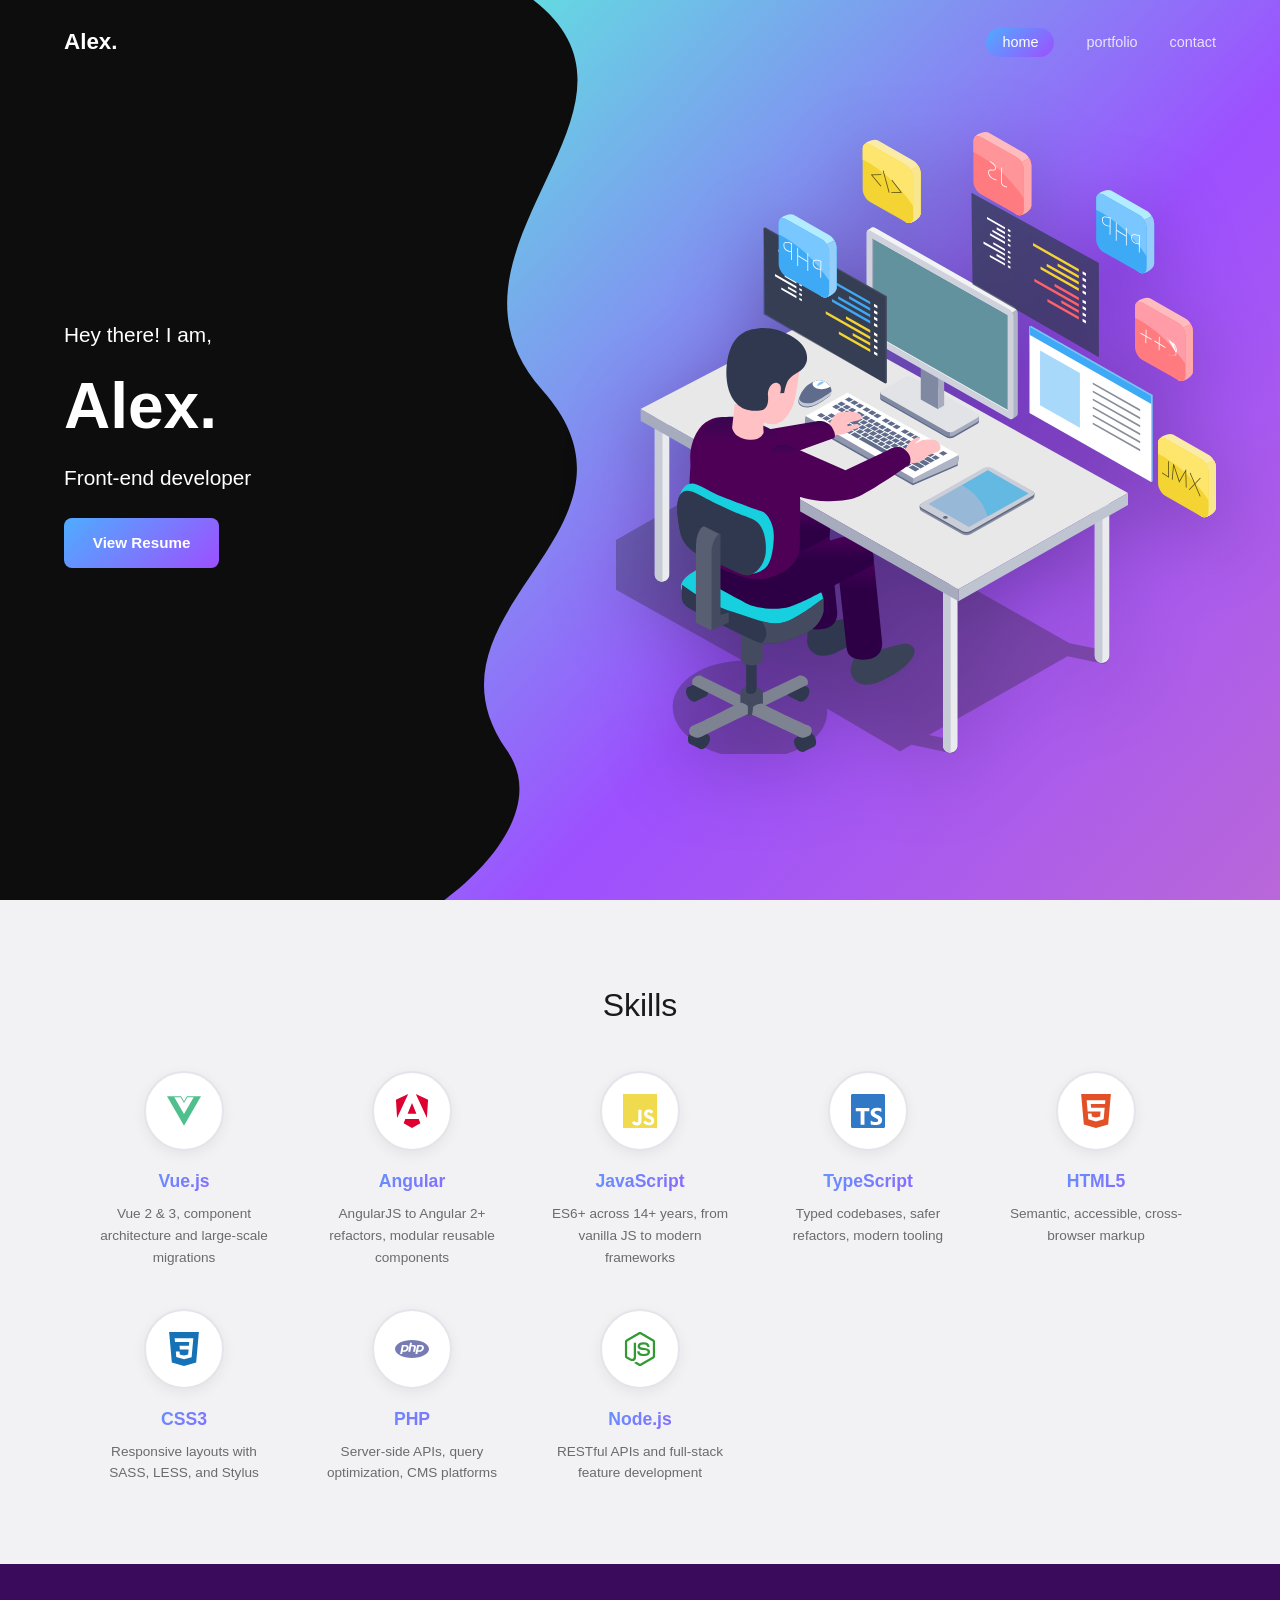
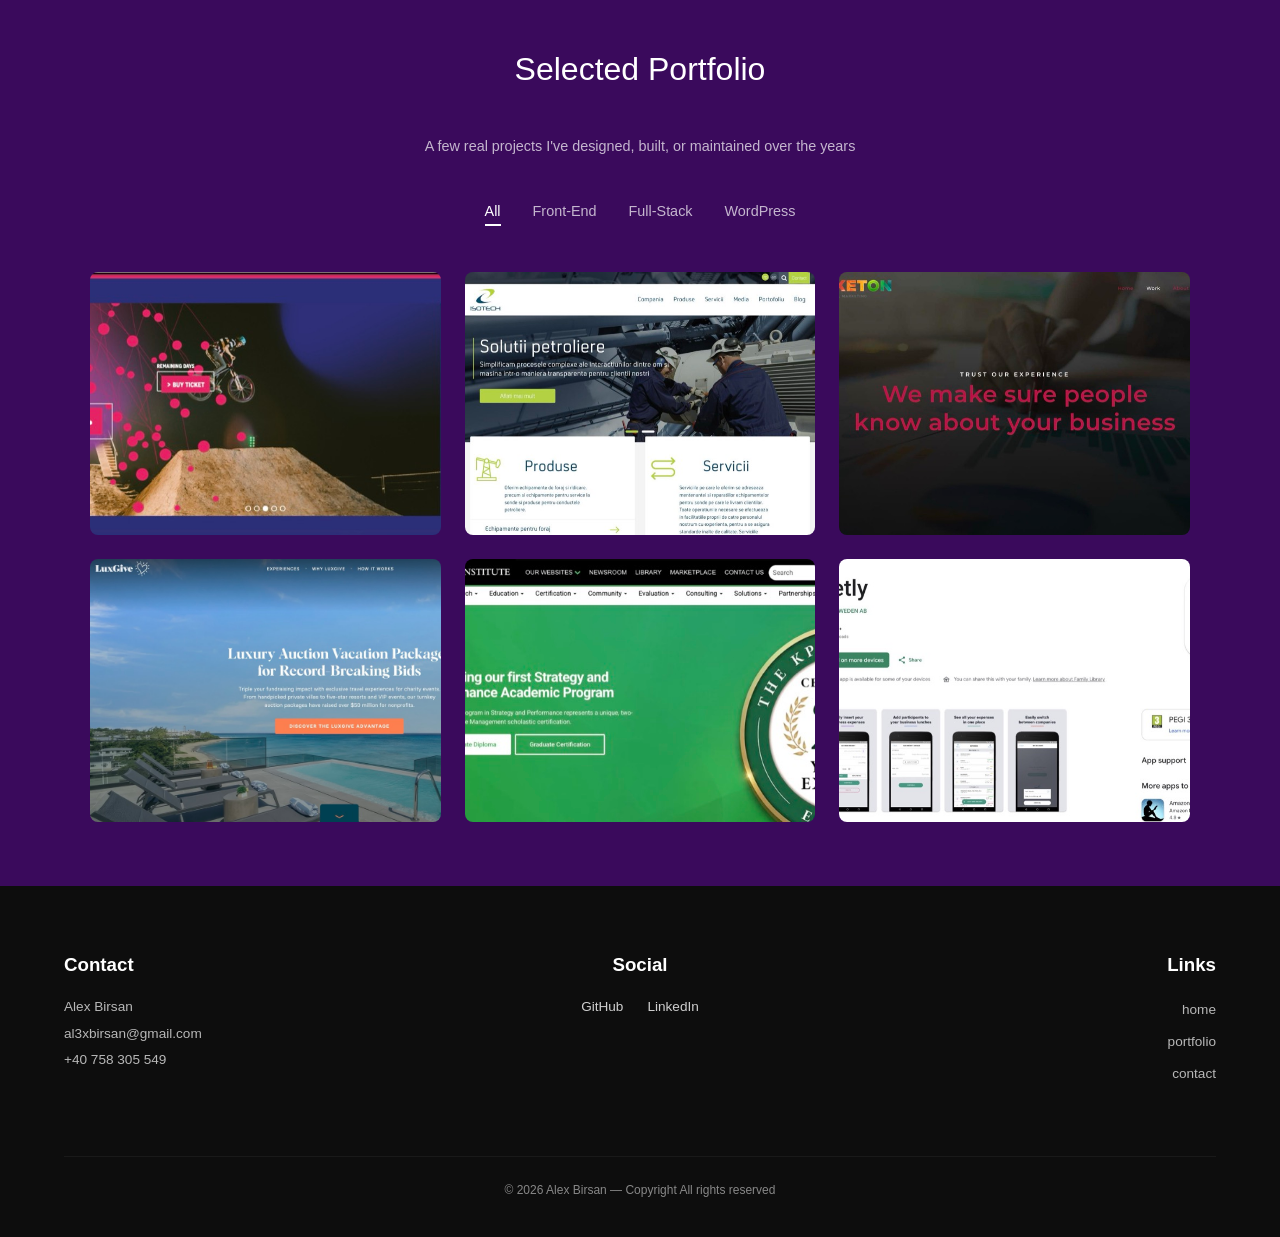
==== index.html @ e09be314 "Fix responsive portfolio grid and hero name never shrinking on mobile Base rules were nested (.portf" ====
<!DOCTYPE html>
<html lang="en">
<head>
  <meta charset="UTF-8">
  <meta name="viewport" content="width=device-width, initial-scale=1.0">
  <title>Alex &mdash; Front-end Developer</title>
  <link rel="icon" type="image/svg+xml" href="assets/favicon.svg">
  <link rel="stylesheet" href="css/style.css?v=2">
</head>
<body>

  <!-- Header / Hero -->
  <header class="hero" id="home">
    <div class="hero__bg">
      <svg viewBox="0 0 1440 900" preserveAspectRatio="none" xmlns="http://www.w3.org/2000/svg">
        <defs>
          <linearGradient id="heroGradient" x1="0%" y1="0%" x2="100%" y2="100%">
            <stop offset="0%" stop-color="#5ee7df" />
            <stop offset="55%" stop-color="#9d50ff" />
            <stop offset="100%" stop-color="#b967d9" />
          </linearGradient>
        </defs>
        <path fill="url(#heroGradient)"
          d="M600,0 C760,110 470,250 610,390 C750,530 460,610 570,750 C610,800 560,860 500,900
             L1440,900 L1440,0 Z" />
      </svg>
    </div>

    <nav class="navbar">
      <div class="navbar__logo">Alex.</div>
      <button class="navbar__toggle" id="navToggle" aria-label="Toggle menu">
        <span></span><span></span><span></span>
      </button>
      <ul class="navbar__links" id="navLinks">
        <li><a href="#home">home</a></li>
        <li><a href="#portfolio" class="active">portfolio</a></li>
<!--        <li><a href="#services">service</a></li>-->
        <li><a href="#contact">contact</a></li>
      </ul>
    </nav>

    <div class="hero__content">
      <div class="hero__text reveal">
        <p class="hero__greeting">Hey there! I am,</p>
        <h1 class="hero__name">Alex.</h1>
        <p class="hero__role">Front-end developer</p>
        <a href="assets/CV_Alex-Birsan.pdf" target="_blank" rel="noopener" class="btn btn--primary">View Resume</a>
      </div>

      <div class="hero__image reveal">
        <img src="assets/hero.svg" alt="Illustration of a developer working at a desk with monitors">
      </div>
    </div>
  </header>

  <!-- Skills -->
  <section class="skills" id="skills">
    <h2 class="section-title reveal">Skills</h2>

    <div class="skills__grid">
      <div class="skill-card reveal">
        <div class="skill-card__icon">
          <svg viewBox="0 0 24 24" xmlns="http://www.w3.org/2000/svg" role="img" aria-label="Vue.js">
            <path fill="#4FC08D" d="M24,1.61H14.06L12,5.16,9.94,1.61H0L12,22.39ZM12,14.08,5.16,2.23H9.59L12,6.41l2.41-4.18h4.43Z"/>
          </svg>
        </div>
        <h3 class="skill-card__title">Vue.js</h3>
        <p class="skill-card__text">Vue 2 &amp; 3, component architecture and large-scale migrations</p>
      </div>

      <div class="skill-card reveal">
        <div class="skill-card__icon">
          <svg viewBox="0 0 24 24" xmlns="http://www.w3.org/2000/svg" role="img" aria-label="Angular">
            <path fill="#DD0031" d="M16.712 17.711H7.288l-1.204 2.916L12 24l5.916-3.373-1.204-2.916ZM14.692 0l7.832 16.855.814-12.856L14.692 0ZM9.308 0 .662 3.999l.814 12.856L9.308 0Zm-.405 13.93h6.198L12 6.396 8.903 13.93Z"/>
          </svg>
        </div>
        <h3 class="skill-card__title">Angular</h3>
        <p class="skill-card__text">AngularJS to Angular 2+ refactors, modular reusable components</p>
      </div>

      <div class="skill-card reveal">
        <div class="skill-card__icon">
          <svg viewBox="0 0 24 24" xmlns="http://www.w3.org/2000/svg" role="img" aria-label="JavaScript">
            <path fill="#F0DB4F" d="M0 0h24v24H0V0zm22.034 18.276c-.175-1.095-.888-2.015-3.003-2.873-.736-.345-1.554-.585-1.797-1.14-.091-.33-.105-.51-.046-.705.15-.646.915-.84 1.515-.66.39.12.75.42.976.9 1.034-.676 1.034-.676 1.755-1.125-.27-.42-.404-.601-.586-.78-.63-.705-1.469-1.065-2.834-1.034l-.705.089c-.676.165-1.32.525-1.71 1.005-1.14 1.291-.811 3.541.569 4.471 1.365 1.02 3.361 1.244 3.616 2.205.24 1.17-.87 1.545-1.966 1.41-.811-.18-1.26-.586-1.755-1.336l-1.83 1.051c.21.48.45.689.81 1.109 1.74 1.756 6.09 1.666 6.871-1.004.029-.09.24-.705.074-1.65l.046.067zm-8.983-7.245h-2.248c0 1.938-.009 3.864-.009 5.805 0 1.232.063 2.363-.138 2.711-.33.689-1.18.601-1.566.48-.396-.196-.597-.466-.83-.855-.063-.105-.11-.196-.127-.196l-1.825 1.125c.305.63.75 1.172 1.324 1.517.855.51 2.004.675 3.207.405.783-.226 1.458-.691 1.811-1.411.51-.93.402-2.07.397-3.346.012-2.054 0-4.109 0-6.179l.004-.056z"/>
          </svg>
        </div>
        <h3 class="skill-card__title">JavaScript</h3>
        <p class="skill-card__text">ES6+ across 14+ years, from vanilla JS to modern frameworks</p>
      </div>

      <div class="skill-card reveal">
        <div class="skill-card__icon">
          <svg viewBox="0 0 24 24" xmlns="http://www.w3.org/2000/svg" role="img" aria-label="TypeScript">
            <path fill="#3178C6" d="M1.125 0C.502 0 0 .502 0 1.125v21.75C0 23.498.502 24 1.125 24h21.75c.623 0 1.125-.502 1.125-1.125V1.125C24 .502 23.498 0 22.875 0zm17.363 9.75c.612 0 1.154.037 1.627.111a6.38 6.38 0 0 1 1.306.34v2.458a3.95 3.95 0 0 0-.643-.361 5.093 5.093 0 0 0-.717-.26 5.453 5.453 0 0 0-1.426-.2c-.3 0-.573.028-.819.086a2.1 2.1 0 0 0-.623.242c-.17.104-.3.229-.393.374a.888.888 0 0 0-.14.49c0 .196.053.373.156.529.104.156.252.304.443.444s.423.276.696.41c.273.135.582.274.926.416.47.197.892.407 1.266.628.374.222.695.473.963.753.268.279.472.598.614.957.142.359.214.776.214 1.253 0 .657-.125 1.21-.373 1.656a3.033 3.033 0 0 1-1.012 1.085 4.38 4.38 0 0 1-1.487.596c-.566.12-1.163.18-1.79.18a9.916 9.916 0 0 1-1.84-.164 5.544 5.544 0 0 1-1.512-.493v-2.63a5.033 5.033 0 0 0 3.237 1.2c.333 0 .624-.03.872-.09.249-.06.456-.144.623-.25.166-.108.29-.234.373-.38a1.023 1.023 0 0 0-.074-1.089 2.12 2.12 0 0 0-.537-.5 5.597 5.597 0 0 0-.807-.444 27.72 27.72 0 0 0-1.007-.436c-.918-.383-1.602-.852-2.053-1.405-.45-.553-.676-1.222-.676-2.005 0-.614.123-1.141.369-1.582.246-.441.58-.804 1.004-1.089a4.494 4.494 0 0 1 1.47-.629 7.536 7.536 0 0 1 1.77-.201zm-15.113.188h9.563v2.166H9.506v9.646H6.789v-9.646H3.375z"/>
          </svg>
        </div>
        <h3 class="skill-card__title">TypeScript</h3>
        <p class="skill-card__text">Typed codebases, safer refactors, modern tooling</p>
      </div>

      <div class="skill-card reveal">
        <div class="skill-card__icon">
          <svg viewBox="0 0 24 24" xmlns="http://www.w3.org/2000/svg" role="img" aria-label="HTML5">
            <path fill="#E34F26" d="M1.5 0h21l-1.91 21.563L11.977 24l-8.564-2.438L1.5 0zm7.031 9.75l-.232-2.718 10.059.003.23-2.622L5.412 4.41l.698 8.01h9.126l-.326 3.426-2.91.804-2.955-.81-.188-2.11H6.248l.33 4.171L12 19.351l5.379-1.443.744-8.157H8.531z"/>
          </svg>
        </div>
        <h3 class="skill-card__title">HTML5</h3>
        <p class="skill-card__text">Semantic, accessible, cross-browser markup</p>
      </div>

      <div class="skill-card reveal">
        <div class="skill-card__icon">
          <svg viewBox="0 0 24 24" xmlns="http://www.w3.org/2000/svg" role="img" aria-label="CSS3">
            <path fill="#1572B6" d="M1.5 0h21l-1.91 21.563L11.977 24l-8.565-2.438L1.5 0zm17.09 4.413L5.41 4.41l.213 2.622 10.125.002-.255 2.716h-6.64l.24 2.573h6.182l-.366 3.523-2.91.804-2.956-.81-.188-2.11h-2.61l.29 3.855L12 19.288l5.373-1.53L18.59 4.414z"/>
          </svg>
        </div>
        <h3 class="skill-card__title">CSS3</h3>
        <p class="skill-card__text">Responsive layouts with SASS, LESS, and Stylus</p>
      </div>

      <div class="skill-card reveal">
        <div class="skill-card__icon">
          <svg viewBox="0 0 24 24" xmlns="http://www.w3.org/2000/svg" role="img" aria-label="PHP">
            <path fill="#777BB4" d="M7.01 10.207h-.944l-.515 2.648h.838c.556 0 .97-.105 1.242-.314.272-.21.455-.559.55-1.049.092-.47.05-.802-.124-.995-.175-.193-.523-.29-1.047-.29zM12 5.688C5.373 5.688 0 8.514 0 12s5.373 6.313 12 6.313S24 15.486 24 12c0-3.486-5.373-6.312-12-6.312zm-3.26 7.451c-.261.25-.575.438-.917.551-.336.108-.765.164-1.285.164H5.357l-.327 1.681H3.652l1.23-6.326h2.65c.797 0 1.378.209 1.744.628.366.418.476 1.002.33 1.752a2.836 2.836 0 0 1-.305.847c-.143.255-.33.49-.561.703zm4.024.715l.543-2.799c.063-.318.039-.536-.068-.651-.107-.116-.336-.174-.687-.174H11.46l-.704 3.625H9.388l1.23-6.327h1.367l-.327 1.682h1.218c.767 0 1.295.134 1.586.401s.378.7.263 1.299l-.572 2.944h-1.389zm7.597-2.265a2.782 2.782 0 0 1-.305.847c-.143.255-.33.49-.561.703a2.44 2.44 0 0 1-.917.551c-.336.108-.765.164-1.286.164h-1.18l-.327 1.682h-1.378l1.23-6.326h2.649c.797 0 1.378.209 1.744.628.366.417.477 1.001.331 1.751zM17.766 10.207h-.943l-.516 2.648h.838c.557 0 .971-.105 1.242-.314.272-.21.455-.559.551-1.049.092-.47.049-.802-.125-.995s-.524-.29-1.047-.29z"/>
          </svg>
        </div>
        <h3 class="skill-card__title">PHP</h3>
        <p class="skill-card__text">Server-side APIs, query optimization, CMS platforms</p>
      </div>

      <div class="skill-card reveal">
        <div class="skill-card__icon">
          <svg viewBox="0 0 24 24" xmlns="http://www.w3.org/2000/svg" role="img" aria-label="Node.js">
            <path fill="#339933" d="M11.998,24c-0.321,0-0.641-0.084-0.922-0.247l-2.936-1.737c-0.438-0.245-0.224-0.332-0.08-0.383 c0.585-0.203,0.703-0.25,1.328-0.604c0.065-0.037,0.151-0.023,0.218,0.017l2.256,1.339c0.082,0.045,0.197,0.045,0.272,0l8.795-5.076 c0.082-0.047,0.134-0.141,0.134-0.238V6.921c0-0.099-0.053-0.192-0.137-0.242l-8.791-5.072c-0.081-0.047-0.189-0.047-0.271,0 L3.075,6.68C2.99,6.729,2.936,6.825,2.936,6.921v10.15c0,0.097,0.054,0.189,0.139,0.235l2.409,1.392 c1.307,0.654,2.108-0.116,2.108-0.89V7.787c0-0.142,0.114-0.253,0.256-0.253h1.115c0.139,0,0.255,0.112,0.255,0.253v10.021 c0,1.745-0.95,2.745-2.604,2.745c-0.508,0-0.909,0-2.026-0.551L2.28,18.675c-0.57-0.329-0.922-0.945-0.922-1.604V6.921 c0-0.659,0.353-1.275,0.922-1.603l8.795-5.082c0.557-0.315,1.296-0.315,1.848,0l8.794,5.082c0.57,0.329,0.924,0.944,0.924,1.603 v10.15c0,0.659-0.354,1.273-0.924,1.604l-8.794,5.078C12.643,23.916,12.324,24,11.998,24z M19.099,13.993 c0-1.9-1.284-2.406-3.987-2.763c-2.731-0.361-3.009-0.548-3.009-1.187c0-0.528,0.235-1.233,2.258-1.233 c1.807,0,2.473,0.389,2.747,1.607c0.024,0.115,0.129,0.199,0.247,0.199h1.141c0.071,0,0.138-0.031,0.186-0.081 c0.048-0.054,0.074-0.123,0.067-0.196c-0.177-2.098-1.571-3.076-4.388-3.076c-2.508,0-4.004,1.058-4.004,2.833 c0,1.925,1.488,2.457,3.895,2.695c2.88,0.282,3.103,0.703,3.103,1.269c0,0.983-0.789,1.402-2.642,1.402 c-2.327,0-2.839-0.584-3.011-1.742c-0.02-0.124-0.126-0.215-0.253-0.215h-1.137c-0.141,0-0.254,0.112-0.254,0.253 c0,1.482,0.806,3.248,4.655,3.248C17.501,17.007,19.099,15.91,19.099,13.993z"/>
          </svg>
        </div>
        <h3 class="skill-card__title">Node.js</h3>
        <p class="skill-card__text">RESTful APIs and full-stack feature development</p>
      </div>
    </div>
  </section>

  <!-- Selected Portfolio -->
  <section class="portfolio" id="portfolio">
    <div class="portfolio__header reveal">
      <h2 class="section-title section-title--light">Selected Portfolio</h2>
      <p class="portfolio__subtitle">A few real projects I've designed, built, or maintained over the years</p>
    </div>

    <div class="portfolio__filters reveal">
      <ul class="filters__list">
        <li><a href="#" class="filter-link active" data-filter="all">All</a></li>
        <li><a href="#" class="filter-link" data-filter="frontend">Front-End</a></li>
        <li><a href="#" class="filter-link" data-filter="fullstack">Full-Stack</a></li>
        <li><a href="#" class="filter-link" data-filter="wordpress">WordPress</a></li>
      </ul>
    </div>

    <div class="portfolio__grid">
      <a class="portfolio-item reveal" data-category="wordpress" href="https://web.archive.org/web/20160121215808/http://www.airfield.ro/" target="_blank" rel="noopener">
        <img src="assets/portfolio/airfield.jpg" alt="Airfield Festival website">
        <div class="portfolio-item__overlay">
          <h3 class="portfolio-item__title">Airfield Festival</h3>
          <p class="portfolio-item__role">WordPress site &amp; custom theme &mdash; archived</p>
        </div>
      </a>

      <a class="portfolio-item reveal" data-category="frontend wordpress" href="https://isotech.ro/" target="_blank" rel="noopener">
        <img src="assets/portfolio/isotech.jpg" alt="Isotech website">
        <div class="portfolio-item__overlay">
          <h3 class="portfolio-item__title">Isotech</h3>
          <p class="portfolio-item__role">Front-end development</p>
        </div>
      </a>

      <a class="portfolio-item reveal" data-category="frontend" href="https://marketondigital.ro/" target="_blank" rel="noopener">
        <img src="assets/portfolio/marketon.jpg" alt="Marketon Digital website">
        <div class="portfolio-item__overlay">
          <h3 class="portfolio-item__title">Marketon Digital</h3>
          <p class="portfolio-item__role">Front-end development</p>
        </div>
      </a>

      <a class="portfolio-item reveal" data-category="frontend" href="https://luxgive.com/" target="_blank" rel="noopener">
        <img src="assets/portfolio/luxgive.jpg" alt="LuxGive website">
        <div class="portfolio-item__overlay">
          <h3 class="portfolio-item__title">LuxGive</h3>
          <p class="portfolio-item__role">Front-end development</p>
        </div>
      </a>

      <a class="portfolio-item reveal" data-category="fullstack" href="https://kpiinstitute.org/" target="_blank" rel="noopener">
        <img src="assets/portfolio/kpiinstitute.jpg" alt="The KPI Institute website">
        <div class="portfolio-item__overlay">
          <h3 class="portfolio-item__title">The KPI Institute</h3>
          <p class="portfolio-item__role">Full-stack development &amp; maintenance</p>
        </div>
      </a>

      <a class="portfolio-item reveal" data-category="fullstack" href="https://play.google.com/store/apps/details?id=com.tapptitude.setly.prod&hl=en" target="_blank" rel="noopener">
        <img src="assets/portfolio/setly-app.jpg" alt="Setly Android app on Google Play">
        <div class="portfolio-item__overlay">
          <h3 class="portfolio-item__title">Setly (Android App)</h3>
          <p class="portfolio-item__role">Full-stack maintenance &amp; feature development</p>
        </div>
      </a>
    </div>
  </section>

  <!-- Services -->
<!--  <section class="services" id="services">-->
<!--    <h2 class="section-title reveal">Services</h2>-->

<!--    <div class="services__image placeholder reveal"></div>-->

<!--    <p class="services__text reveal">-->
<!--      Donec sollicitudin nunc sit amet mi sodales, eget volutpat orci facilisis. Mauris pharetra turpis ut mauris-->
<!--      ullamcorper ornare. Integer efficitur orci ut leo commodo, eget tincidunt velit venenatis. Proin placerat-->
<!--      urna non arcu consectetur mattis. Orci varius natoque penatibus et magnis dis parturient montes, nascetur-->
<!--      ridiculus mus. Sed non condimentum augue, ut ultricies erat. Aliquam erat volutpat.-->
<!--    </p>-->

<!--    <a href="#contact" class="btn btn&#45;&#45;primary reveal">Contact me</a>-->
<!--  </section>-->

  <!-- Footer -->
  <footer class="footer" id="contact">
    <div class="footer__col">
      <h3 class="footer__title">Contact</h3>
      <p>Alex Birsan</p>
      <p><a id="emailLink" class="footer__email" href="#">al3xbirsan [at] gmail [dot] com</a></p>
      <p>+40 758 305 549</p>
    </div>

    <div class="footer__col footer__col--center">
      <h3 class="footer__title">Social</h3>
      <div class="footer__social">
        <a href="#">GitHub</a>
        <a href="#">LinkedIn</a>
      </div>
    </div>

    <div class="footer__col footer__col--right">
      <h3 class="footer__title">Links</h3>
      <ul class="footer__links">
        <li><a href="#home">home</a></li>
        <li><a href="#portfolio">portfolio</a></li>
<!--        <li><a href="#services">service</a></li>-->
        <li><a href="#contact">contact</a></li>
      </ul>
    </div>

    <p class="footer__copy">&copy; 2026 Alex Birsan &mdash; Copyright All rights reserved</p>
  </footer>

  <script src="js/script.js?v=1"></script>
</body>
</html>
---- css/style.css ----
/* ---------- Variables ---------- */
:root {
  --color-dark: #0d0d0d;
  --color-light-bg: #f2f2f5;
  --color-purple: #3a0a5c;
  --color-purple-dark: #2a0744;
  --color-text: #1a1a1a;
  --color-text-light: #6b6b6b;
  --gradient-primary: linear-gradient(135deg, #4facfe 0%, #9d50ff 100%);
  --radius: 8px;
  --transition: 0.3s ease;
}

/* ---------- Reset ---------- */
* {
  margin: 0;
  padding: 0;
  box-sizing: border-box;
}

body {
  font-family: 'Segoe UI', Helvetica, Arial, sans-serif;
  color: var(--color-text);
  line-height: 1.6;
  overflow-x: hidden;
}

img {
  max-width: 100%;
  display: block;
}

a {
  text-decoration: none;
  color: inherit;
}

ul {
  list-style: none;
}

/* ---------- Reveal on scroll ---------- */
.reveal {
  opacity: 0;
  transform: translateY(30px);
  transition: opacity 0.6s ease, transform 0.6s ease;

  &.is-visible {
    opacity: 1;
    transform: translateY(0);
  }
}

/* ---------- Buttons ---------- */
.btn {
  display: inline-block;
  padding: 0.8rem 1.8rem;
  border-radius: var(--radius);
  font-weight: 600;
  font-size: 0.95rem;
  transition: transform var(--transition), box-shadow var(--transition);
  cursor: pointer;
  border: none;

  &.btn--primary {
    background: var(--gradient-primary);
    color: #fff;

    &:hover {
      transform: translateY(-3px);
      box-shadow: 0 10px 20px rgba(157, 80, 255, 0.35);
    }
  }

  &.btn--small {
    padding: 0.6rem 1.4rem;
    font-size: 0.85rem;
  }
}

/* ---------- Section title ---------- */
.section-title {
  text-align: center;
  font-size: 2rem;
  font-weight: 400;
  margin-bottom: 2.5rem;

  &.section-title--light {
    color: #fff;
  }
}

/* ---------- Placeholder blocks ---------- */
.placeholder {
  background: repeating-linear-gradient(
    45deg,
    #dcdce2,
    #dcdce2 10px,
    #e8e8ee 10px,
    #e8e8ee 20px
  );
  border: 1px solid #cfcfd8;
  color: #8a8a95;
}

/* ---------- Navbar ---------- */
.navbar {
  display: flex;
  align-items: center;
  justify-content: space-between;
  padding: 1.5rem 5%;
  position: relative;
  z-index: 10;

  .navbar__logo {
    color: #fff;
    font-size: 1.4rem;
    font-weight: 700;
  }

  .navbar__toggle {
    display: none;
    flex-direction: column;
    gap: 5px;
    background: none;
    border: none;
    cursor: pointer;
    z-index: 20;

    span {
      width: 26px;
      height: 2px;
      background: #fff;
      border-radius: 2px;
    }
  }

  .navbar__links {
    display: flex;
    gap: 2rem;

    li a {
      color: #fff;
      font-size: 0.9rem;
      opacity: 0.8;
      transition: opacity var(--transition);

      &:hover {
        opacity: 1;
      }

      &.active {
        background: var(--gradient-primary);
        padding: 0.4rem 1rem;
        border-radius: 20px;
        opacity: 1;
      }
    }
  }
}

/* ---------- Hero ---------- */
.hero {
  position: relative;
  background: var(--color-dark);
  overflow: hidden;
  min-height: 100vh;

  .hero__bg {
    position: absolute;
    inset: 0;
    z-index: 0;

    svg {
      width: 100%;
      height: 100%;
      display: block;
    }
  }

  .hero__content {
    position: relative;
    z-index: 1;
    display: flex;
    align-items: center;
    justify-content: space-between;
    flex-wrap: wrap;
    padding: 3rem 5% 5rem;
    gap: 2rem;
  }

  .hero__text {
    max-width: 480px;
    color: #fff;
  }

  .hero__greeting {
    font-size: 1.3rem;
    font-weight: 300;
  }

  .hero__name {
    font-size: 4rem;
    font-weight: 700;
    margin: 0.2rem 0;
  }

  .hero__role {
    font-size: 1.3rem;
    font-weight: 300;
    margin-bottom: 1.5rem;
  }

  .hero__image {
    flex: 1;
    min-width: 300px;
    max-width: 600px;

    img {
      width: 100%;
      filter: drop-shadow(0 20px 40px rgba(0, 0, 0, 0.3));
      animation: float 6s ease-in-out infinite;
    }
  }
}

@keyframes float {
  0%, 100% { transform: translateY(0); }
  50% { transform: translateY(-18px); }
}

/* ---------- Skills ---------- */
.skills {
  background: var(--color-light-bg);
  padding: 5rem 5%;

  .skills__grid {
    display: grid;
    grid-template-columns: repeat(auto-fit, minmax(180px, 1fr));
    gap: 2.5rem;
    max-width: 1100px;
    margin: 0 auto;
  }
}

.skill-card {
  text-align: center;

  .skill-card__icon {
    width: 80px;
    height: 80px;
    margin: 0 auto 1rem;
    border-radius: 50%;
    display: flex;
    align-items: center;
    justify-content: center;
    background: #fff;
    border: 2px solid #e4e4ea;
    box-shadow: 0 4px 14px rgba(0, 0, 0, 0.06);
    transition: transform var(--transition);

    svg {
      width: 34px;
      height: 34px;
    }
  }

  &:hover .skill-card__icon {
    transform: scale(1.08);
  }

  .skill-card__title {
    font-size: 1.1rem;
    font-weight: 600;
    margin-bottom: 0.5rem;
    background: var(--gradient-primary);
    -webkit-background-clip: text;
    background-clip: text;
    color: transparent;
  }

  .skill-card__text {
    font-size: 0.85rem;
    color: var(--color-text-light);
  }
}

/* ---------- Portfolio ---------- */
.portfolio {
  background: var(--color-purple);
  padding: 5rem 5% 4rem;

  .portfolio__header {
    text-align: center;
    margin-bottom: 2.5rem;
  }

  .portfolio__subtitle {
    color: rgba(255, 255, 255, 0.7);
    font-size: 0.9rem;
  }

  .portfolio__filters {
    display: flex;
    align-items: center;
    justify-content: center;
    flex-wrap: wrap;
    gap: 1.5rem;
    max-width: 1100px;
    margin: 0 auto 3rem;
  }

  .portfolio__grid {
    display: grid;
    grid-template-columns: repeat(3, 1fr);
    gap: 1.5rem;
    max-width: 1100px;
    margin: 0 auto;
  }
}

.filters__list {
  display: flex;
  gap: 2rem;
  flex-wrap: wrap;
}

.filter-link {
  color: rgba(255, 255, 255, 0.7);
  font-size: 0.9rem;
  padding-bottom: 0.3rem;
  border-bottom: 2px solid transparent;
  transition: color var(--transition), border-color var(--transition);

  &:hover {
    color: #fff;
  }

  &.active {
    color: #fff;
    border-color: #fff;
  }
}

.portfolio-item {
  position: relative;
  display: block;
  aspect-ratio: 4 / 3;
  border-radius: var(--radius);
  overflow: hidden;
  background: var(--color-purple-dark);
  transition: transform var(--transition);

  &:hover {
    transform: translateY(-6px);

    img {
      transform: scale(1.06);
    }

    .portfolio-item__overlay {
      opacity: 1;
    }
  }

  img {
    width: 100%;
    height: 100%;
    object-fit: cover;
    display: block;
    transition: transform 0.4s ease;
  }

  .portfolio-item__overlay {
    position: absolute;
    inset: 0;
    display: flex;
    flex-direction: column;
    justify-content: flex-end;
    padding: 1.2rem;
    background: linear-gradient(180deg, rgba(0, 0, 0, 0) 40%, rgba(0, 0, 0, 0.85) 100%);
    opacity: 0;
    transition: opacity var(--transition);
  }

  .portfolio-item__title {
    color: #fff;
    font-size: 1.05rem;
    font-weight: 600;
    margin-bottom: 0.25rem;
  }

  .portfolio-item__role {
    color: rgba(255, 255, 255, 0.8);
    font-size: 0.8rem;
  }
}

/* ---------- Services ---------- */
.services {
  background: var(--color-light-bg);
  padding: 5rem 5%;
  text-align: center;

  .services__image {
    width: 100%;
    max-width: 400px;
    aspect-ratio: 16 / 10;
    margin: 0 auto 2.5rem;
    border-radius: var(--radius);
  }

  .services__text {
    max-width: 700px;
    margin: 0 auto 2.5rem;
    color: var(--color-text-light);
    font-size: 0.9rem;
  }
}

/* ---------- Footer ---------- */
.footer {
  background: var(--color-dark);
  color: #fff;
  padding: 4rem 5% 2rem;
  display: grid;
  grid-template-columns: repeat(3, 1fr);
  gap: 2rem;
  text-align: left;

  .footer__col {
    &.footer__col--center {
      text-align: center;
    }

    &.footer__col--right {
      text-align: right;
    }
  }

  .footer__title {
    font-weight: 600;
    margin-bottom: 1rem;
  }

  p {
    font-size: 0.85rem;
    opacity: 0.7;
    margin-bottom: 0.3rem;
  }

  .footer__social {
    display: flex;
    gap: 1.5rem;
    justify-content: center;

    a {
      font-size: 0.85rem;
      opacity: 0.8;
      transition: opacity var(--transition);

      &:hover {
        opacity: 1;
      }
    }
  }

  .footer__links {
    li {
      margin-bottom: 0.4rem;

      a {
        font-size: 0.85rem;
        opacity: 0.7;
        transition: opacity var(--transition);

        &:hover {
          opacity: 1;
        }
      }
    }
  }

  .footer__copy {
    grid-column: 1 / -1;
    text-align: center;
    font-size: 0.75rem;
    opacity: 0.5;
    margin-top: 2rem;
    padding-top: 1.5rem;
    border-top: 1px solid rgba(255, 255, 255, 0.1);
  }
}

/* ---------- Responsive ---------- */
@media (max-width: 768px) {
  .navbar {
    .navbar__toggle {
      display: flex;
    }

    .navbar__links {
      position: absolute;
      top: 100%;
      right: 5%;
      background: var(--color-dark);
      flex-direction: column;
      padding: 1.5rem;
      border-radius: var(--radius);
      gap: 1rem;
      display: none;

      &.is-open {
        display: flex;
      }
    }
  }

  .hero {
    .hero__content {
      padding-top: 1rem;
    }

    .hero__name {
      font-size: 3rem;
    }
  }

  .portfolio {
    .portfolio__grid {
      grid-template-columns: repeat(2, 1fr);
    }
  }

  .footer {
    grid-template-columns: 1fr;
    text-align: center;

    .footer__col {
      &.footer__col--center,
      &.footer__col--right {
        text-align: center;
      }
    }

    .footer__social {
      justify-content: center;
    }
  }
}

@media (max-width: 480px) {
  .portfolio {
    .portfolio__grid {
      grid-template-columns: 1fr;
    }
  }

  .hero {
    .hero__name {
      font-size: 2.4rem;
    }
  }
}
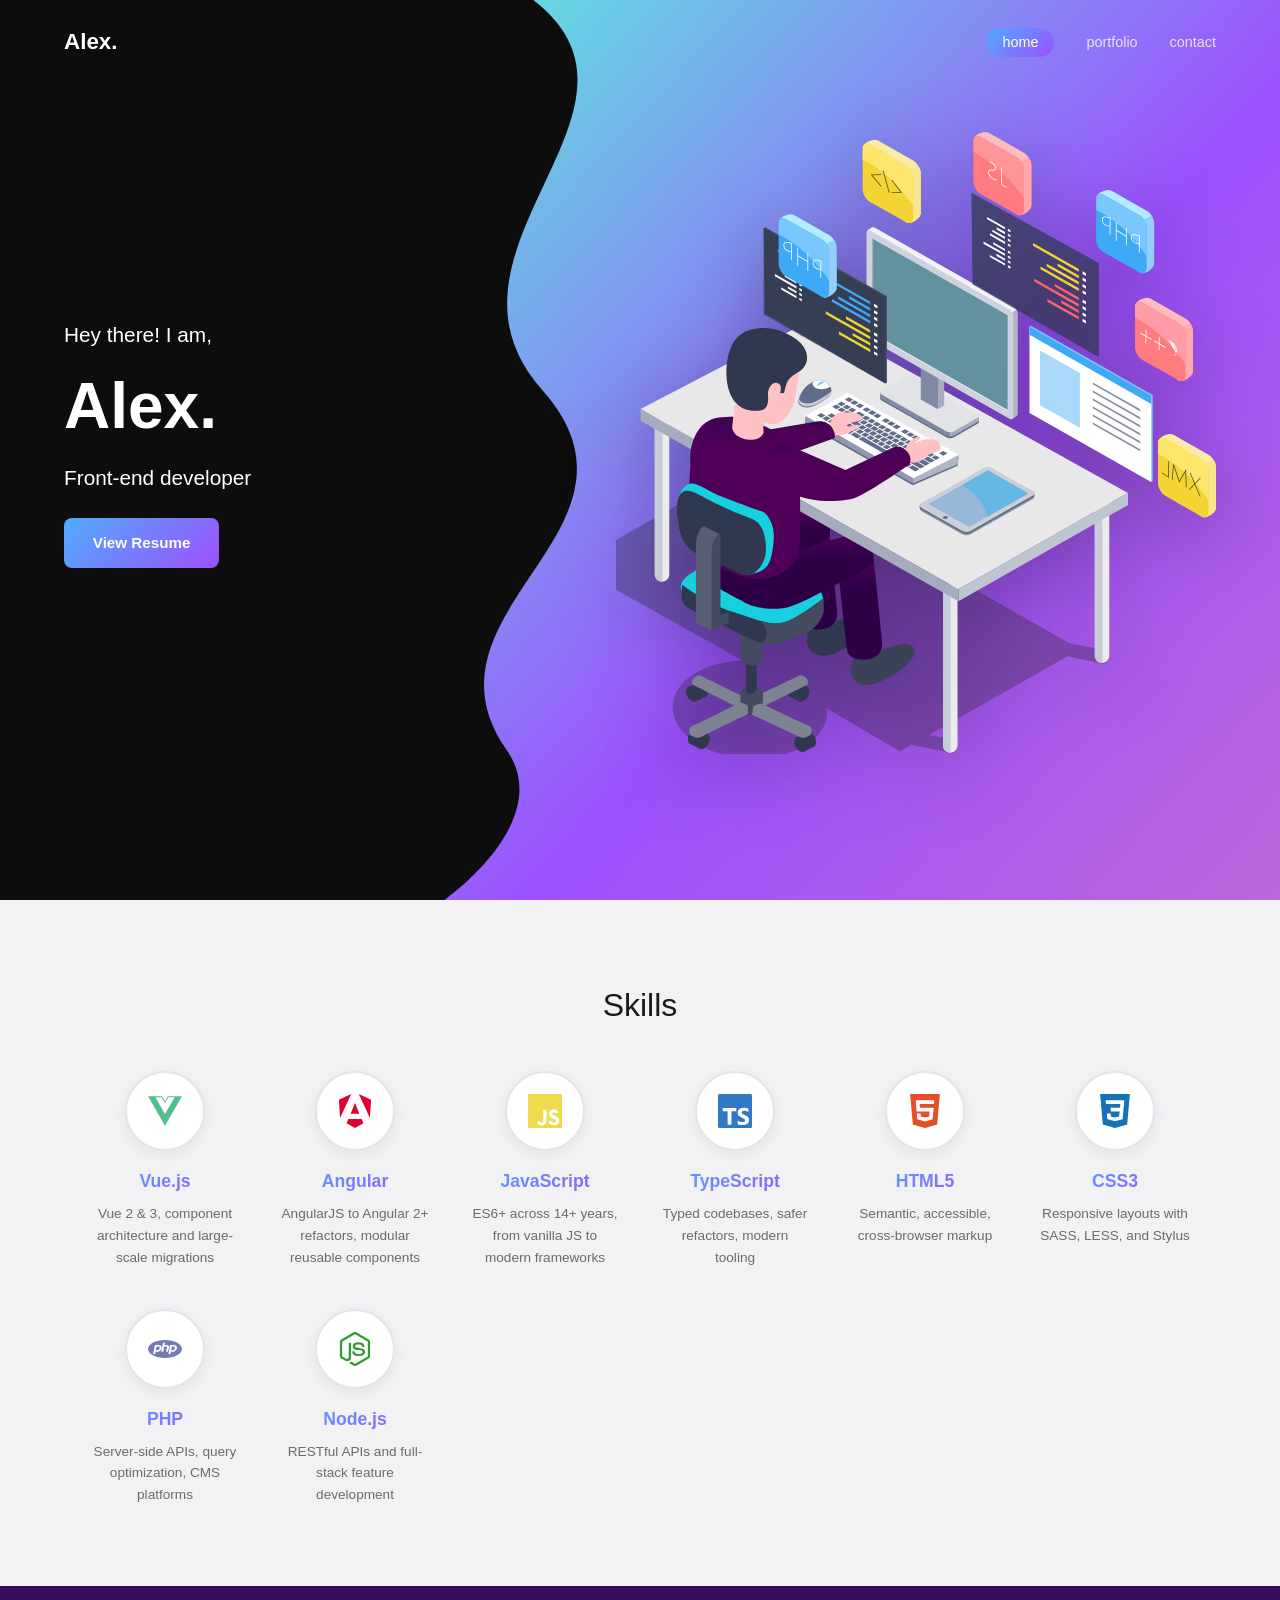
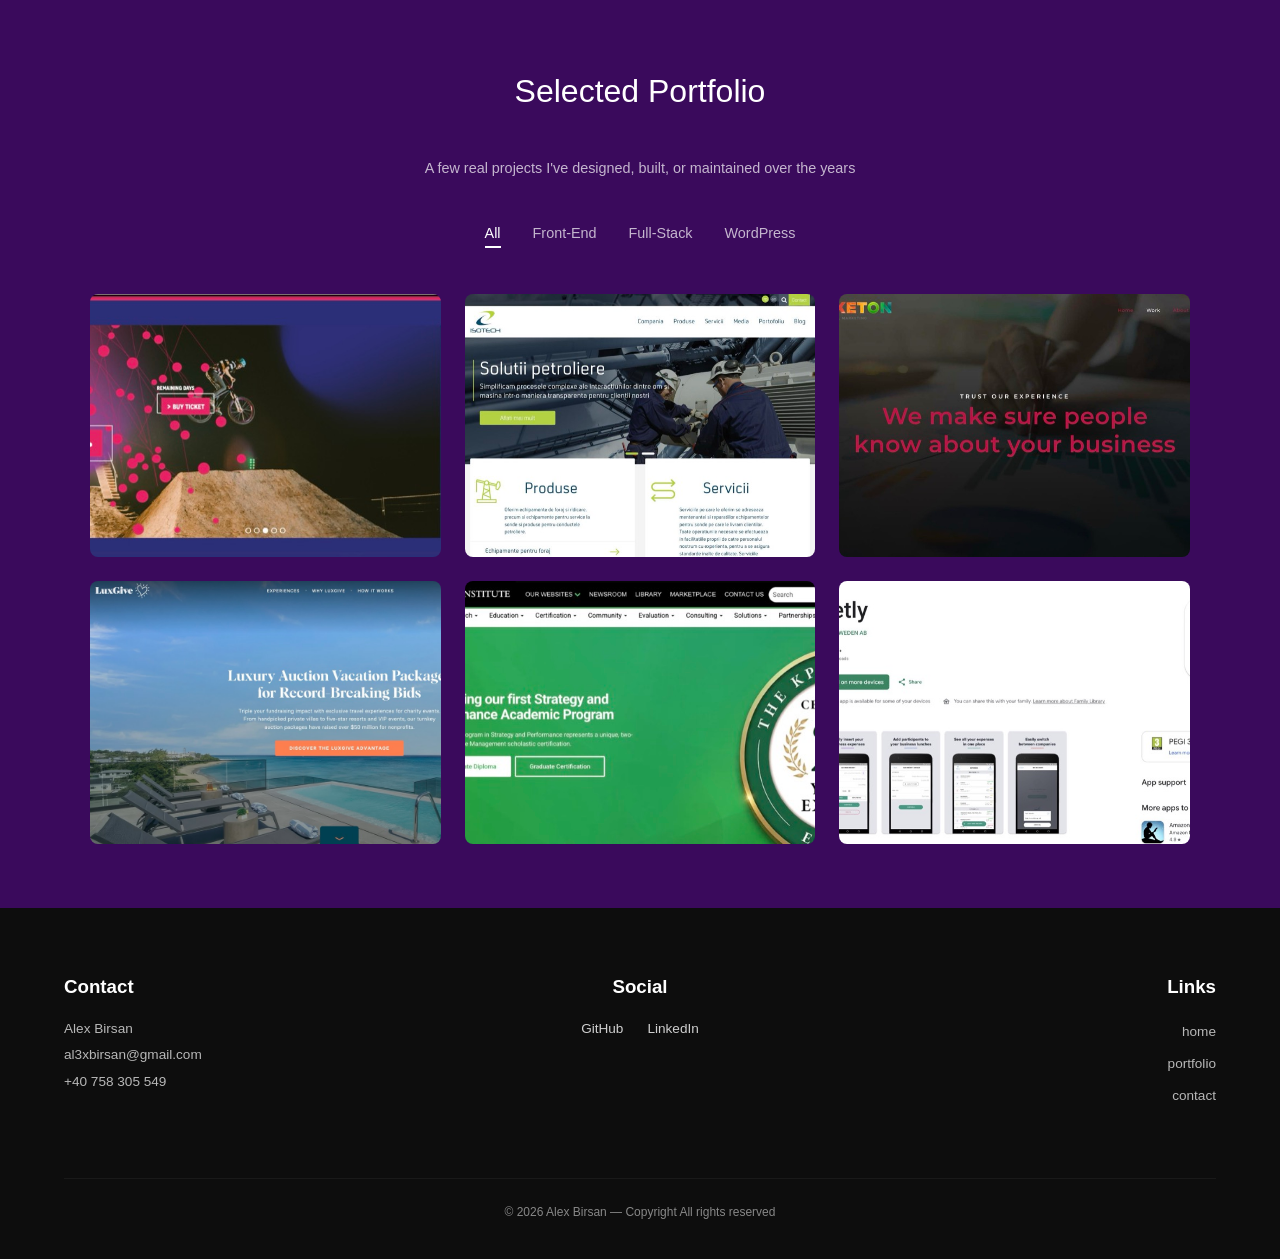
==== commit c3f70c13: "Keep skills and portfolio grids at 2 columns on phones Skills auto-fit needed a smaller minmax floor" ====
--- a/index.html
+++ b/index.html
@@ -5,7 +5,7 @@
   <meta name="viewport" content="width=device-width, initial-scale=1.0">
   <title>Alex &mdash; Front-end Developer</title>
   <link rel="icon" type="image/svg+xml" href="assets/favicon.svg">
-  <link rel="stylesheet" href="css/style.css?v=2">
+  <link rel="stylesheet" href="css/style.css?v=3">
 </head>
 <body>
 
--- a/css/style.css
+++ b/css/style.css
@@ -236,7 +236,7 @@
 
   .skills__grid {
     display: grid;
-    grid-template-columns: repeat(auto-fit, minmax(180px, 1fr));
+    grid-template-columns: repeat(auto-fit, minmax(140px, 1fr));
     gap: 2.5rem;
     max-width: 1100px;
     margin: 0 auto;
@@ -550,12 +550,6 @@
 }
 
 @media (max-width: 480px) {
-  .portfolio {
-    .portfolio__grid {
-      grid-template-columns: 1fr;
-    }
-  }
-
   .hero {
     .hero__name {
       font-size: 2.4rem;
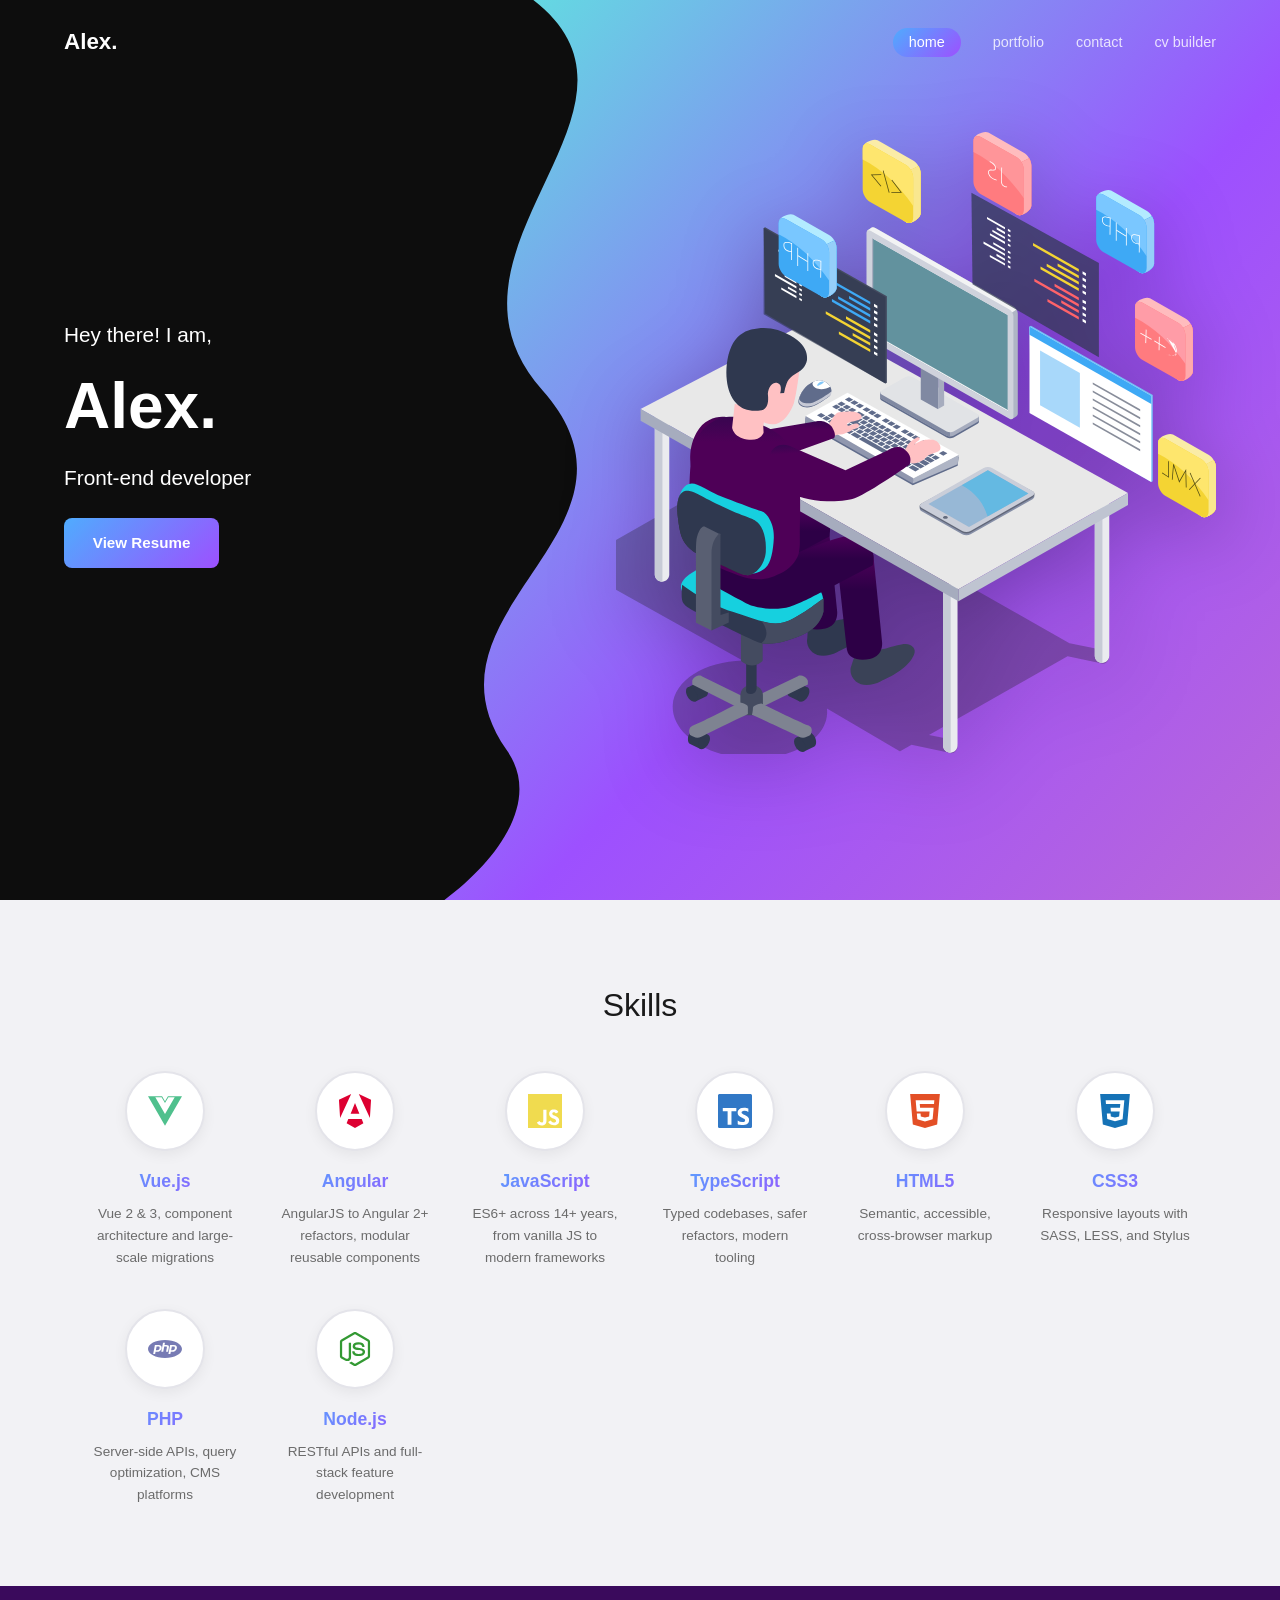
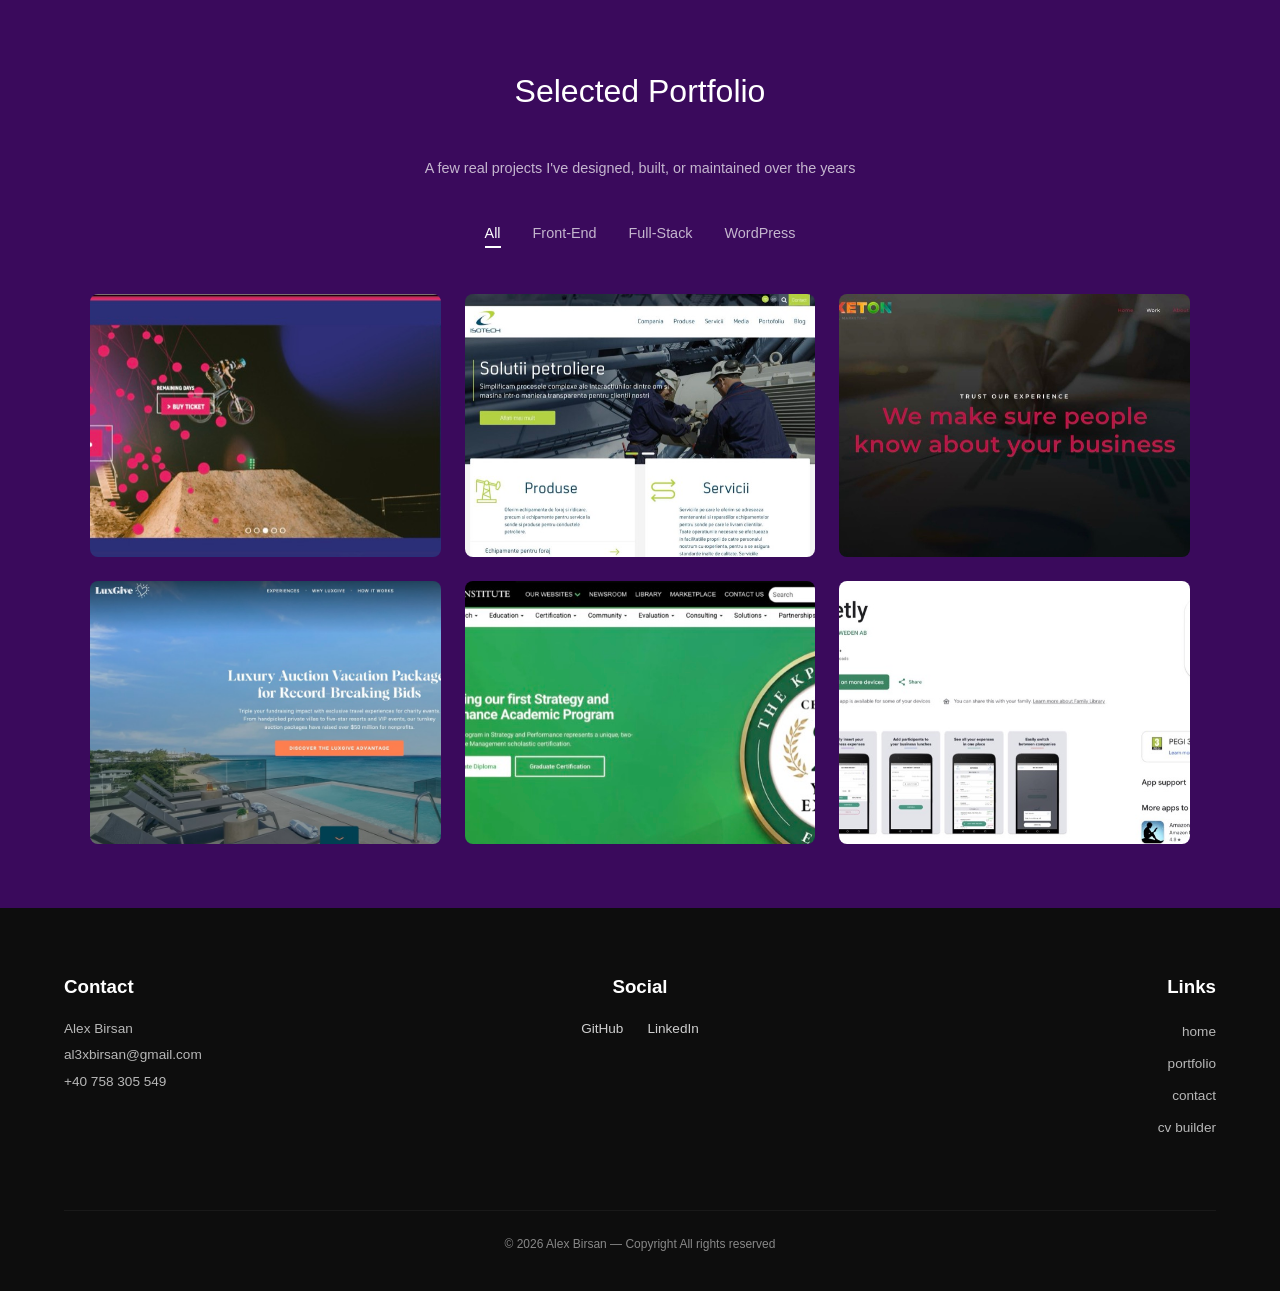
==== commit 236c08a5: "Add CV builder link to nav and footer, rename its tab title" ====
--- a/index.html
+++ b/index.html
@@ -36,6 +36,7 @@
         <li><a href="#portfolio" class="active">portfolio</a></li>
 <!--        <li><a href="#services">service</a></li>-->
         <li><a href="#contact">contact</a></li>
+        <li><a href="cv_template/">cv builder</a></li>
       </ul>
     </nav>
 
@@ -247,6 +248,7 @@
         <li><a href="#portfolio">portfolio</a></li>
 <!--        <li><a href="#services">service</a></li>-->
         <li><a href="#contact">contact</a></li>
+        <li><a href="cv_template/">cv builder</a></li>
       </ul>
     </div>
 
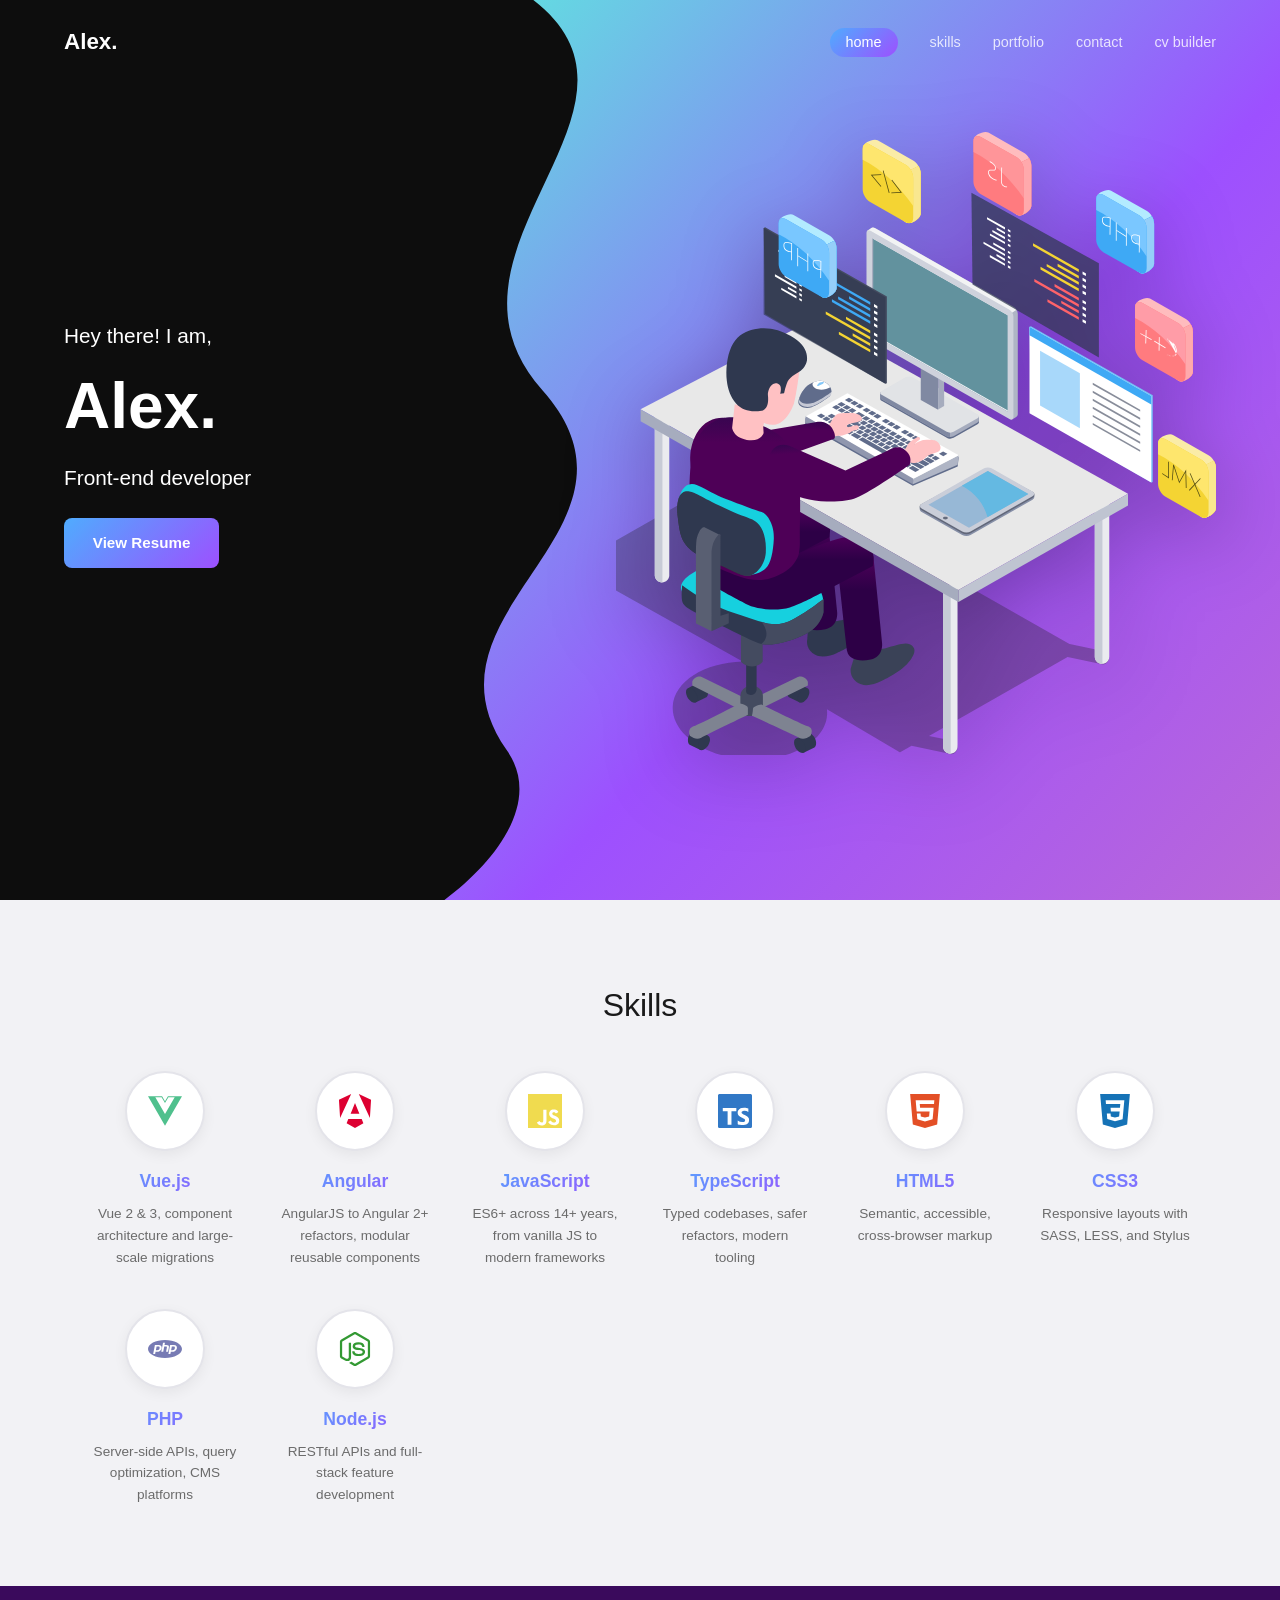
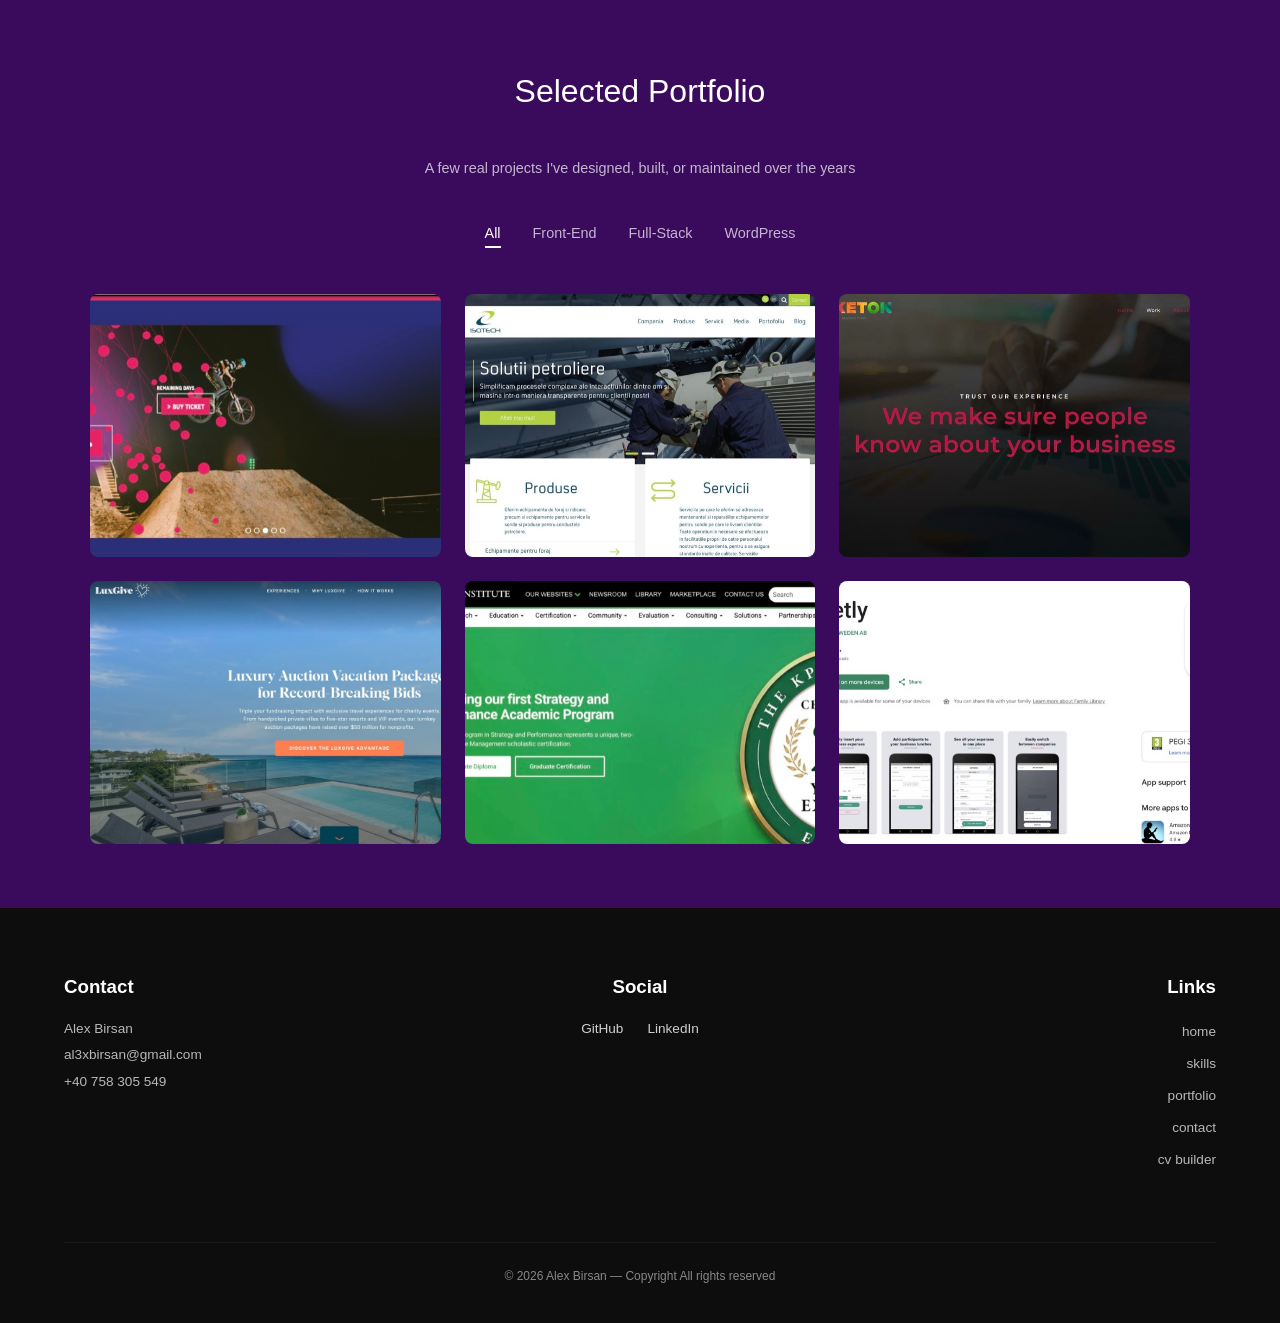
==== commit b99d7a05: "buggy scrolling navbar - also add a git hook for precommit to change the hash version to assets file" ====
--- a/index.html
+++ b/index.html
@@ -5,7 +5,7 @@
   <meta name="viewport" content="width=device-width, initial-scale=1.0">
   <title>Alex &mdash; Front-end Developer</title>
   <link rel="icon" type="image/svg+xml" href="assets/favicon.svg">
-  <link rel="stylesheet" href="css/style.css?v=3">
+  <link rel="stylesheet" href="css/style.css?v=f59ff278">
 </head>
 <body>
 
@@ -32,8 +32,9 @@
         <span></span><span></span><span></span>
       </button>
       <ul class="navbar__links" id="navLinks">
-        <li><a href="#home">home</a></li>
-        <li><a href="#portfolio" class="active">portfolio</a></li>
+        <li><a href="#home" class="active">home</a></li>
+        <li><a href="#skills">skills</a></li>
+        <li><a href="#portfolio">portfolio</a></li>
 <!--        <li><a href="#services">service</a></li>-->
         <li><a href="#contact">contact</a></li>
         <li><a href="cv_template/">cv builder</a></li>
@@ -245,6 +246,7 @@
       <h3 class="footer__title">Links</h3>
       <ul class="footer__links">
         <li><a href="#home">home</a></li>
+        <li><a href="#skills">skills</a></li>
         <li><a href="#portfolio">portfolio</a></li>
 <!--        <li><a href="#services">service</a></li>-->
         <li><a href="#contact">contact</a></li>
@@ -255,6 +257,6 @@
     <p class="footer__copy">&copy; 2026 Alex Birsan &mdash; Copyright All rights reserved</p>
   </footer>
 
-  <script src="js/script.js?v=1"></script>
+  <script src="js/script.js?v=288631a1"></script>
 </body>
 </html>
--- a/css/style.css
+++ b/css/style.css
@@ -109,8 +109,19 @@
   align-items: center;
   justify-content: space-between;
   padding: 1.5rem 5%;
-  position: relative;
+  position: fixed;
+  top: 0;
+  left: 0;
+  right: 0;
   z-index: 10;
+  transition: background var(--transition), padding var(--transition), backdrop-filter var(--transition);
+
+  &.is-scrolled {
+    padding-block: 0.9rem;
+    background: rgba(13, 13, 13, 0.75);
+    backdrop-filter: blur(10px);
+    -webkit-backdrop-filter: blur(10px);
+  }
 
   .navbar__logo {
     color: #fff;
@@ -165,6 +176,7 @@
   background: var(--color-dark);
   overflow: hidden;
   min-height: 100vh;
+  padding-top: 5.25rem;
 
   .hero__bg {
     position: absolute;
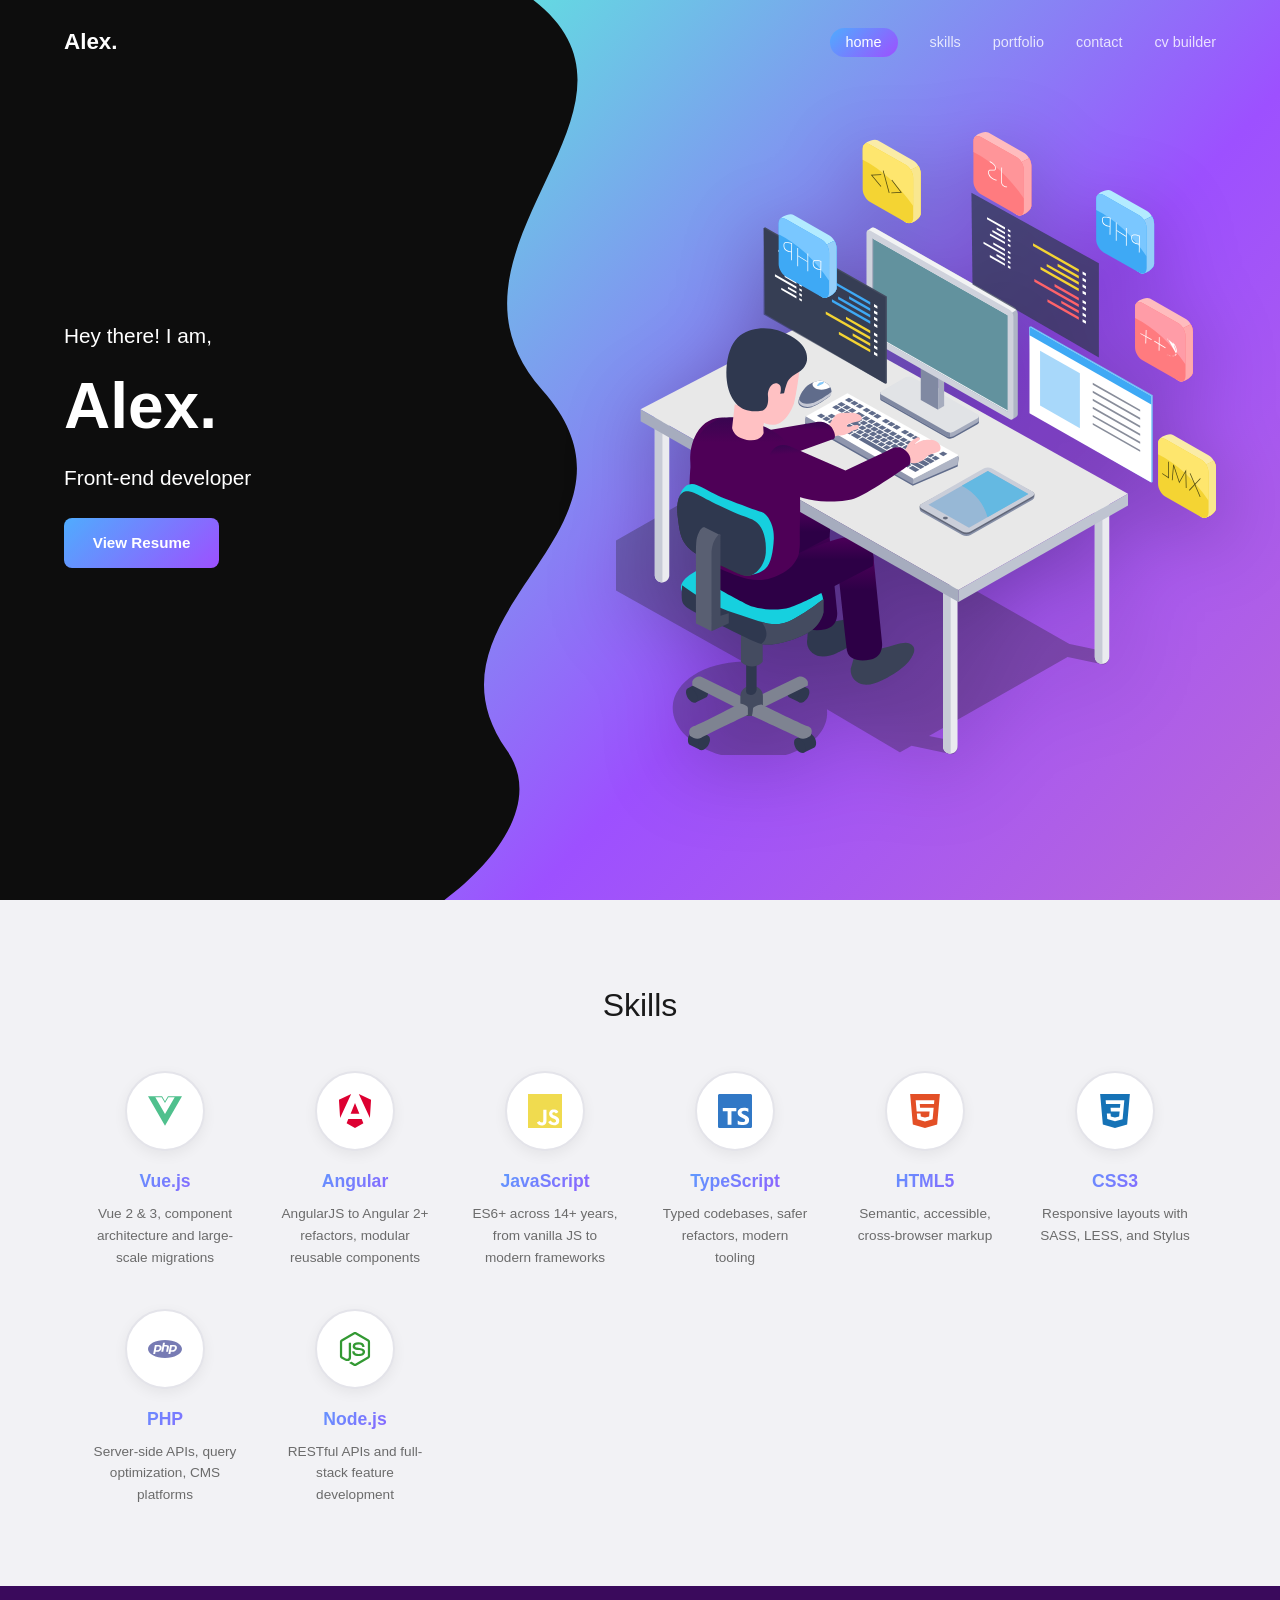
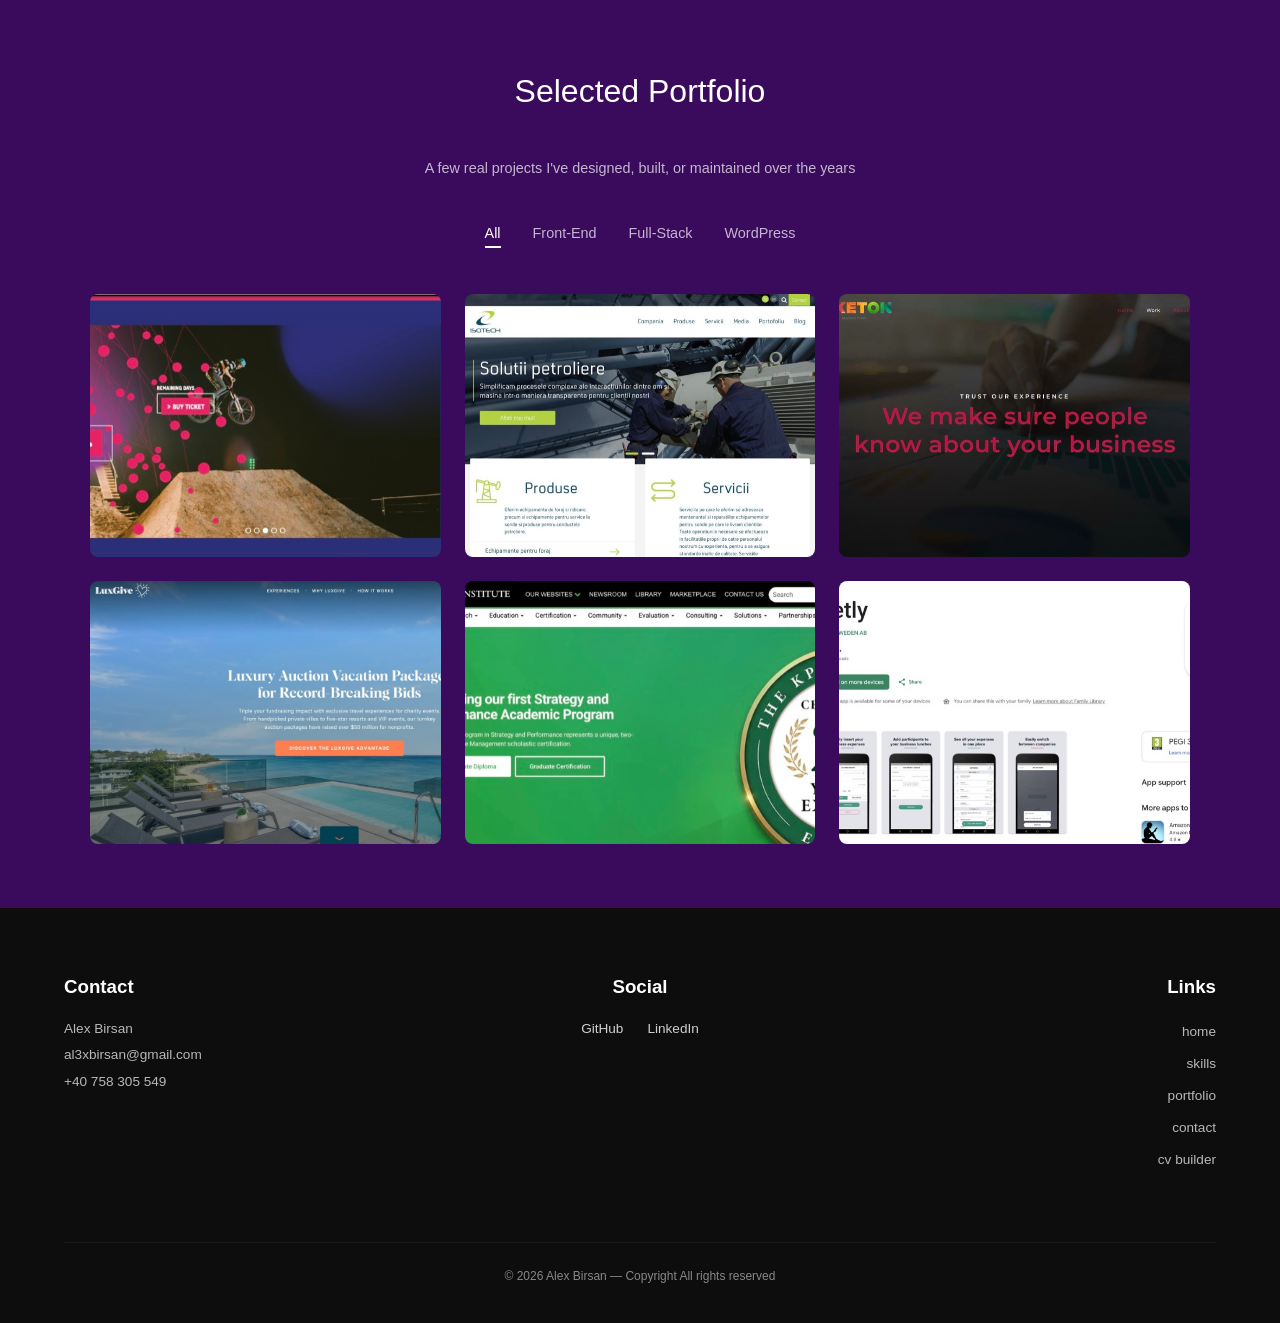
==== commit cac8fb36: "update footer links with the correct ones" ====
--- a/index.html
+++ b/index.html
@@ -237,8 +237,8 @@
     <div class="footer__col footer__col--center">
       <h3 class="footer__title">Social</h3>
       <div class="footer__social">
-        <a href="#">GitHub</a>
-        <a href="#">LinkedIn</a>
+        <a href="https://github.com/alexbirsan">GitHub</a>
+        <a href="https://linkedin.com/in/alex-birsan-503956292">LinkedIn</a>
       </div>
     </div>
 
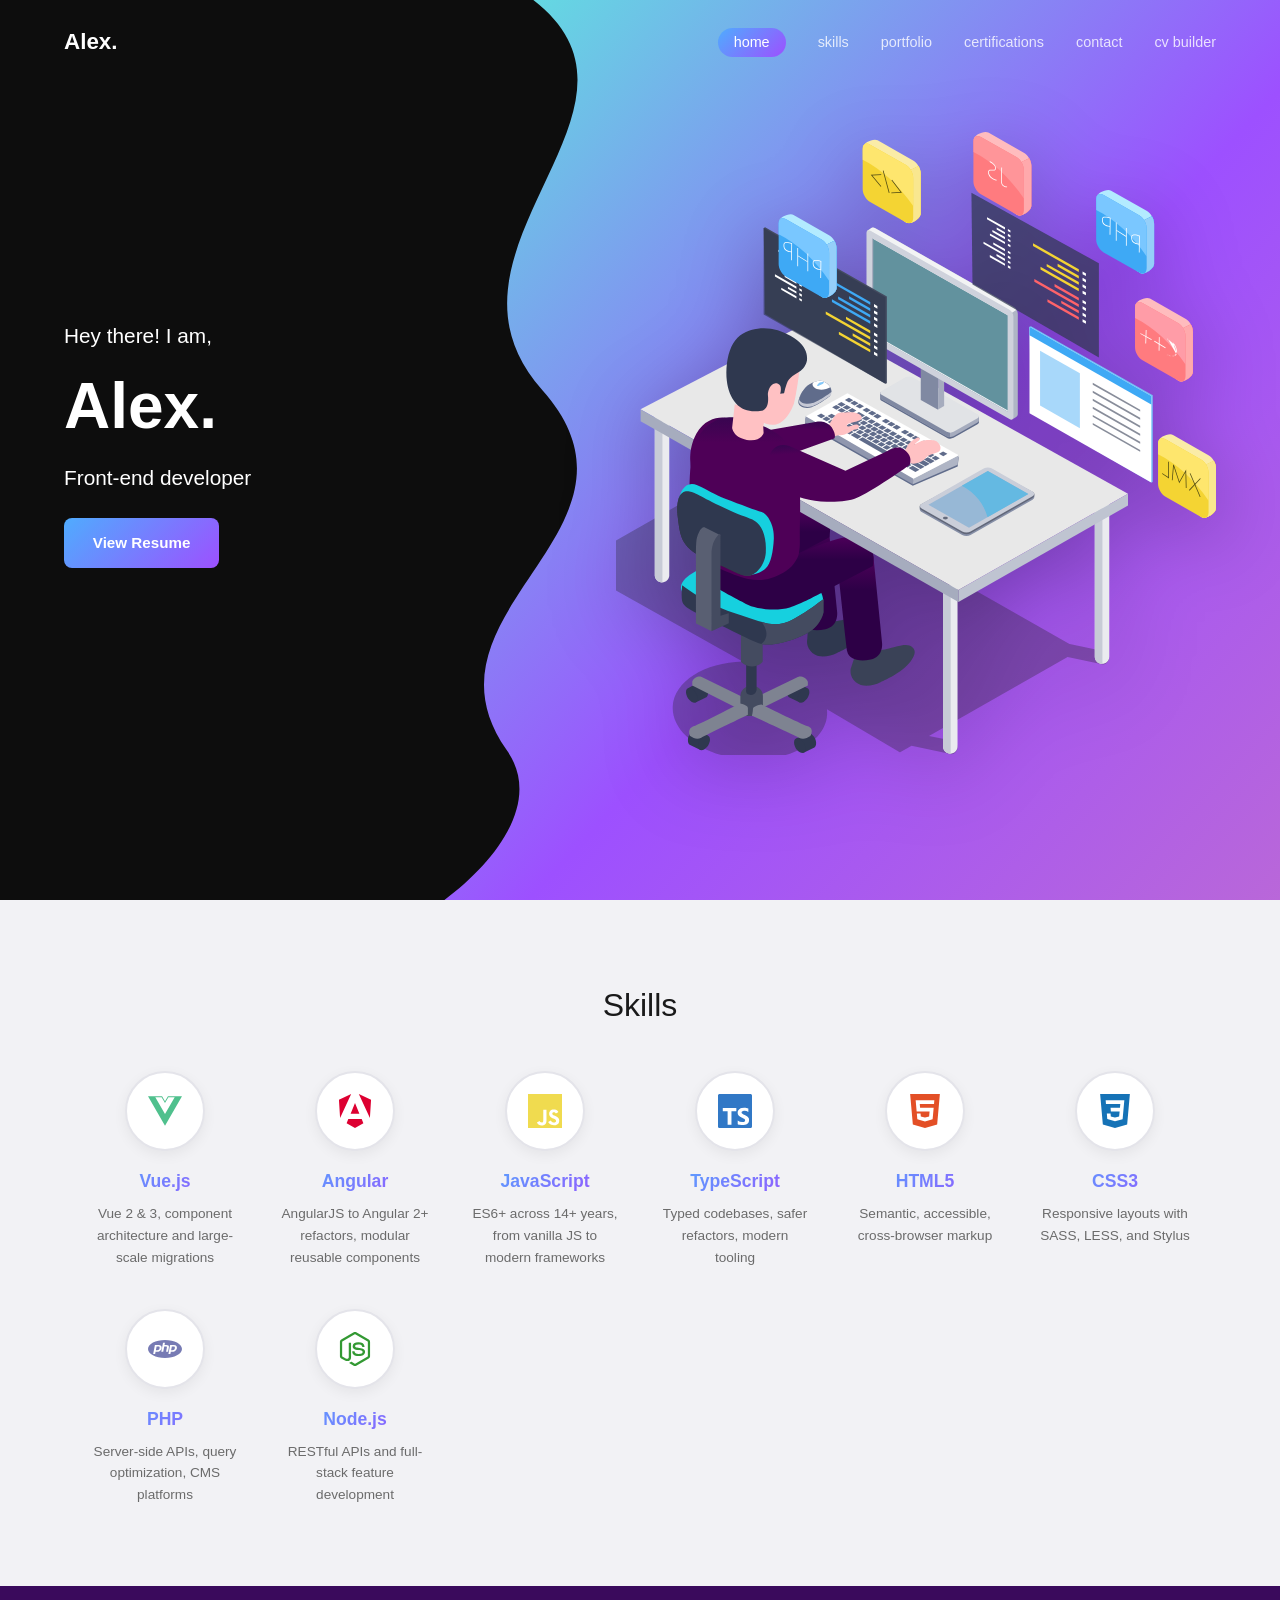
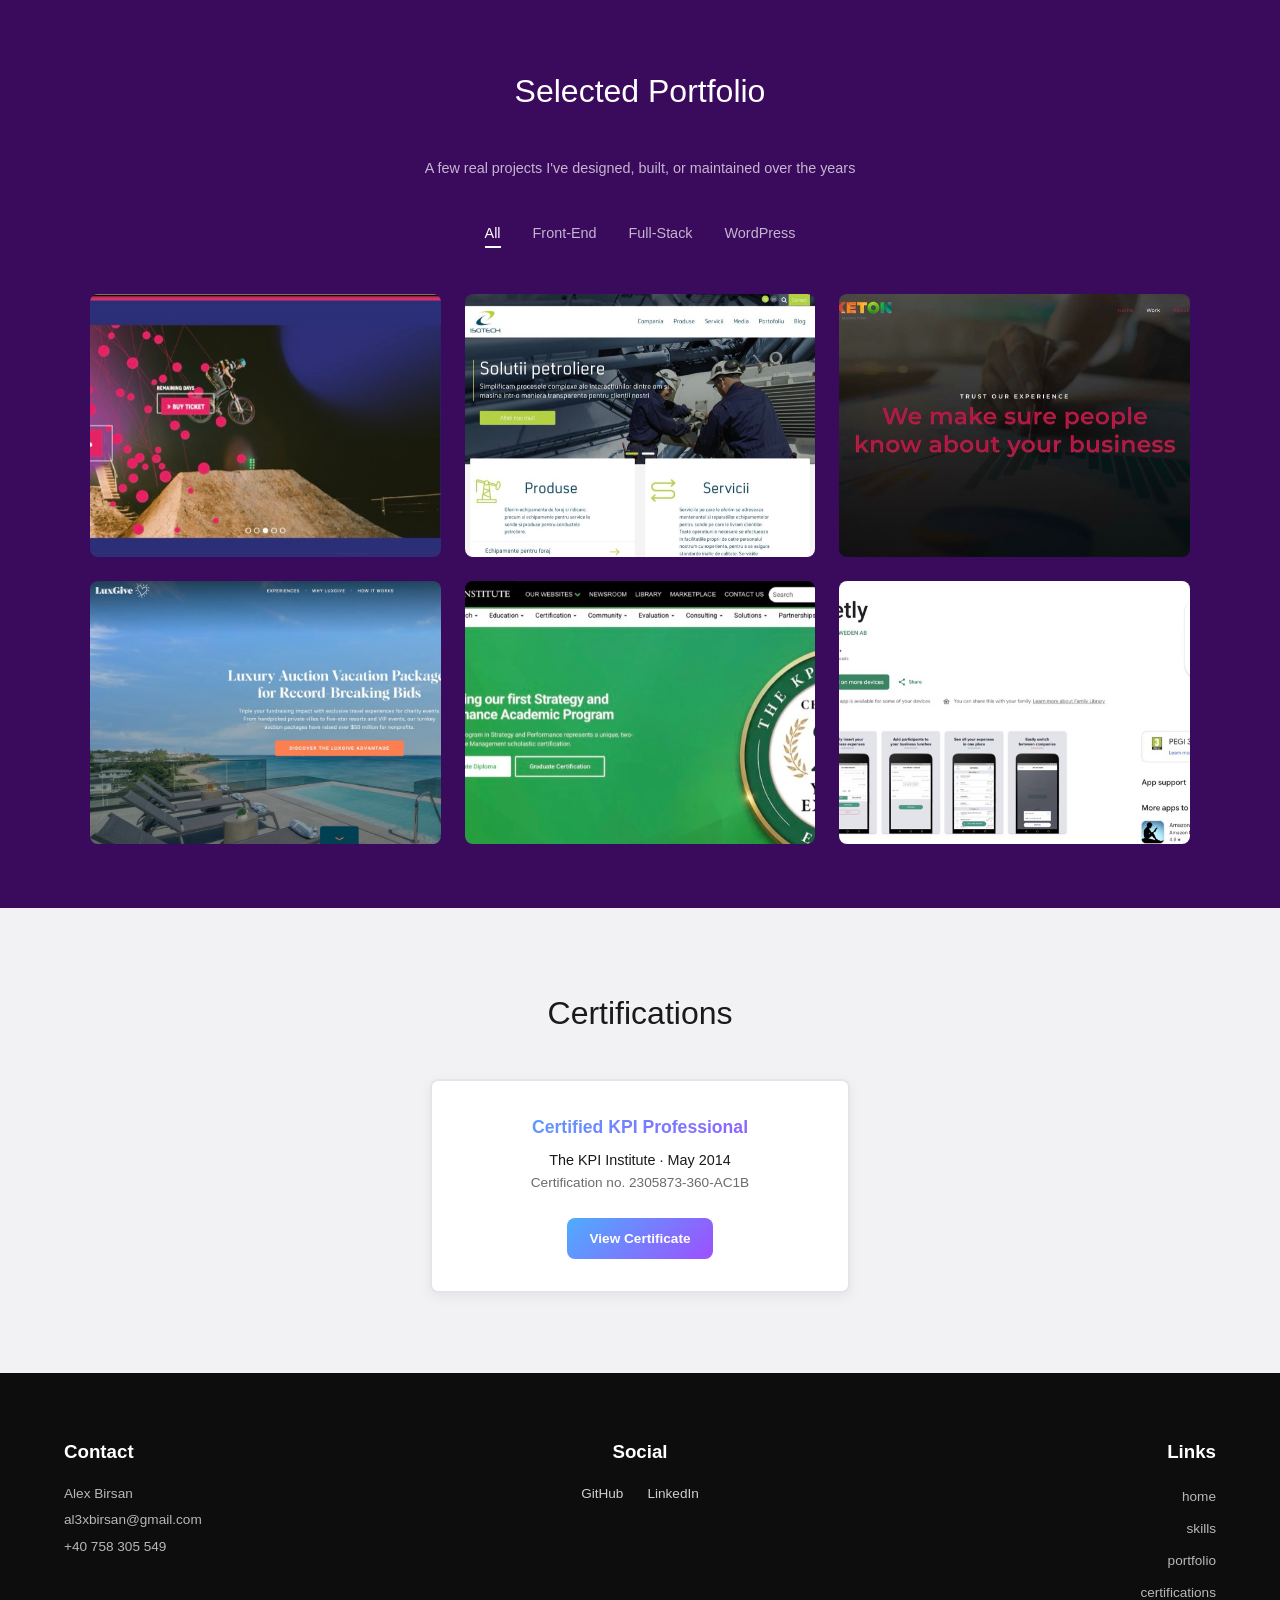
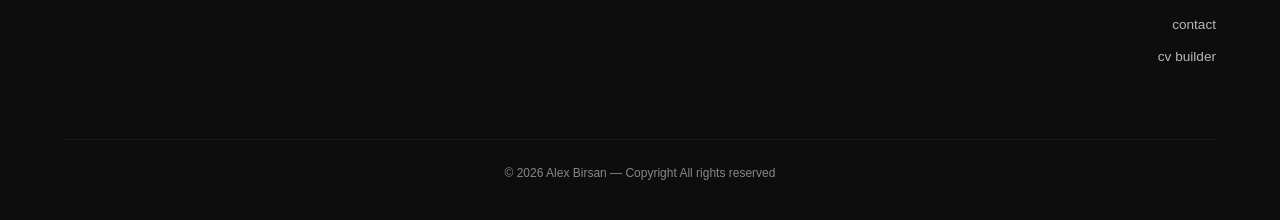
==== commit a012ff20: "Add kpi certification" ====
--- a/index.html
+++ b/index.html
@@ -5,7 +5,7 @@
   <meta name="viewport" content="width=device-width, initial-scale=1.0">
   <title>Alex &mdash; Front-end Developer</title>
   <link rel="icon" type="image/svg+xml" href="assets/favicon.svg">
-  <link rel="stylesheet" href="css/style.css?v=f59ff278">
+  <link rel="stylesheet" href="css/style.css?v=0626e589">
 </head>
 <body>
 
@@ -35,6 +35,7 @@
         <li><a href="#home" class="active">home</a></li>
         <li><a href="#skills">skills</a></li>
         <li><a href="#portfolio">portfolio</a></li>
+        <li><a href="#certifications">certifications</a></li>
 <!--        <li><a href="#services">service</a></li>-->
         <li><a href="#contact">contact</a></li>
         <li><a href="cv_template/">cv builder</a></li>
@@ -209,21 +210,17 @@
     </div>
   </section>
 
-  <!-- Services -->
-<!--  <section class="services" id="services">-->
-<!--    <h2 class="section-title reveal">Services</h2>-->
-
-<!--    <div class="services__image placeholder reveal"></div>-->
-
-<!--    <p class="services__text reveal">-->
-<!--      Donec sollicitudin nunc sit amet mi sodales, eget volutpat orci facilisis. Mauris pharetra turpis ut mauris-->
-<!--      ullamcorper ornare. Integer efficitur orci ut leo commodo, eget tincidunt velit venenatis. Proin placerat-->
-<!--      urna non arcu consectetur mattis. Orci varius natoque penatibus et magnis dis parturient montes, nascetur-->
-<!--      ridiculus mus. Sed non condimentum augue, ut ultricies erat. Aliquam erat volutpat.-->
-<!--    </p>-->
-
-<!--    <a href="#contact" class="btn btn&#45;&#45;primary reveal">Contact me</a>-->
-<!--  </section>-->
+  <!-- Certifications -->
+  <section class="certifications" id="certifications">
+    <h2 class="section-title reveal">Certifications</h2>
+
+    <div class="cert-card reveal">
+      <h3 class="cert-card__title">Certified KPI Professional</h3>
+      <p class="cert-card__issuer">The KPI Institute &middot; May 2014</p>
+      <p class="cert-card__text">Certification no. 2305873-360-AC1B</p>
+      <a href="assets/kpi_certificate.pdf" target="_blank" rel="noopener" class="btn btn--primary btn--small">View Certificate</a>
+    </div>
+  </section>
 
   <!-- Footer -->
   <footer class="footer" id="contact">
@@ -248,7 +245,7 @@
         <li><a href="#home">home</a></li>
         <li><a href="#skills">skills</a></li>
         <li><a href="#portfolio">portfolio</a></li>
-<!--        <li><a href="#services">service</a></li>-->
+        <li><a href="#certifications">certifications</a></li>
         <li><a href="#contact">contact</a></li>
         <li><a href="cv_template/">cv builder</a></li>
       </ul>
--- a/css/style.css
+++ b/css/style.css
@@ -408,6 +408,43 @@
   }
 }
 
+/* ---------- Certifications ---------- */
+.certifications {
+  background: var(--color-light-bg);
+  padding: 5rem 5%;
+}
+
+.cert-card {
+  max-width: 420px;
+  margin: 0 auto;
+  padding: 2rem;
+  text-align: center;
+  background: #fff;
+  border: 2px solid #e4e4ea;
+  border-radius: var(--radius);
+  box-shadow: 0 4px 14px rgba(0, 0, 0, 0.06);
+
+  .cert-card__title {
+    font-size: 1.1rem;
+    font-weight: 600;
+    margin-bottom: 0.5rem;
+    background: var(--gradient-primary);
+    -webkit-background-clip: text;
+    background-clip: text;
+    color: transparent;
+  }
+
+  .cert-card__issuer {
+    font-size: 0.9rem;
+  }
+
+  .cert-card__text {
+    font-size: 0.85rem;
+    color: var(--color-text-light);
+    margin-bottom: 1.5rem;
+  }
+}
+
 /* ---------- Services ---------- */
 .services {
   background: var(--color-light-bg);
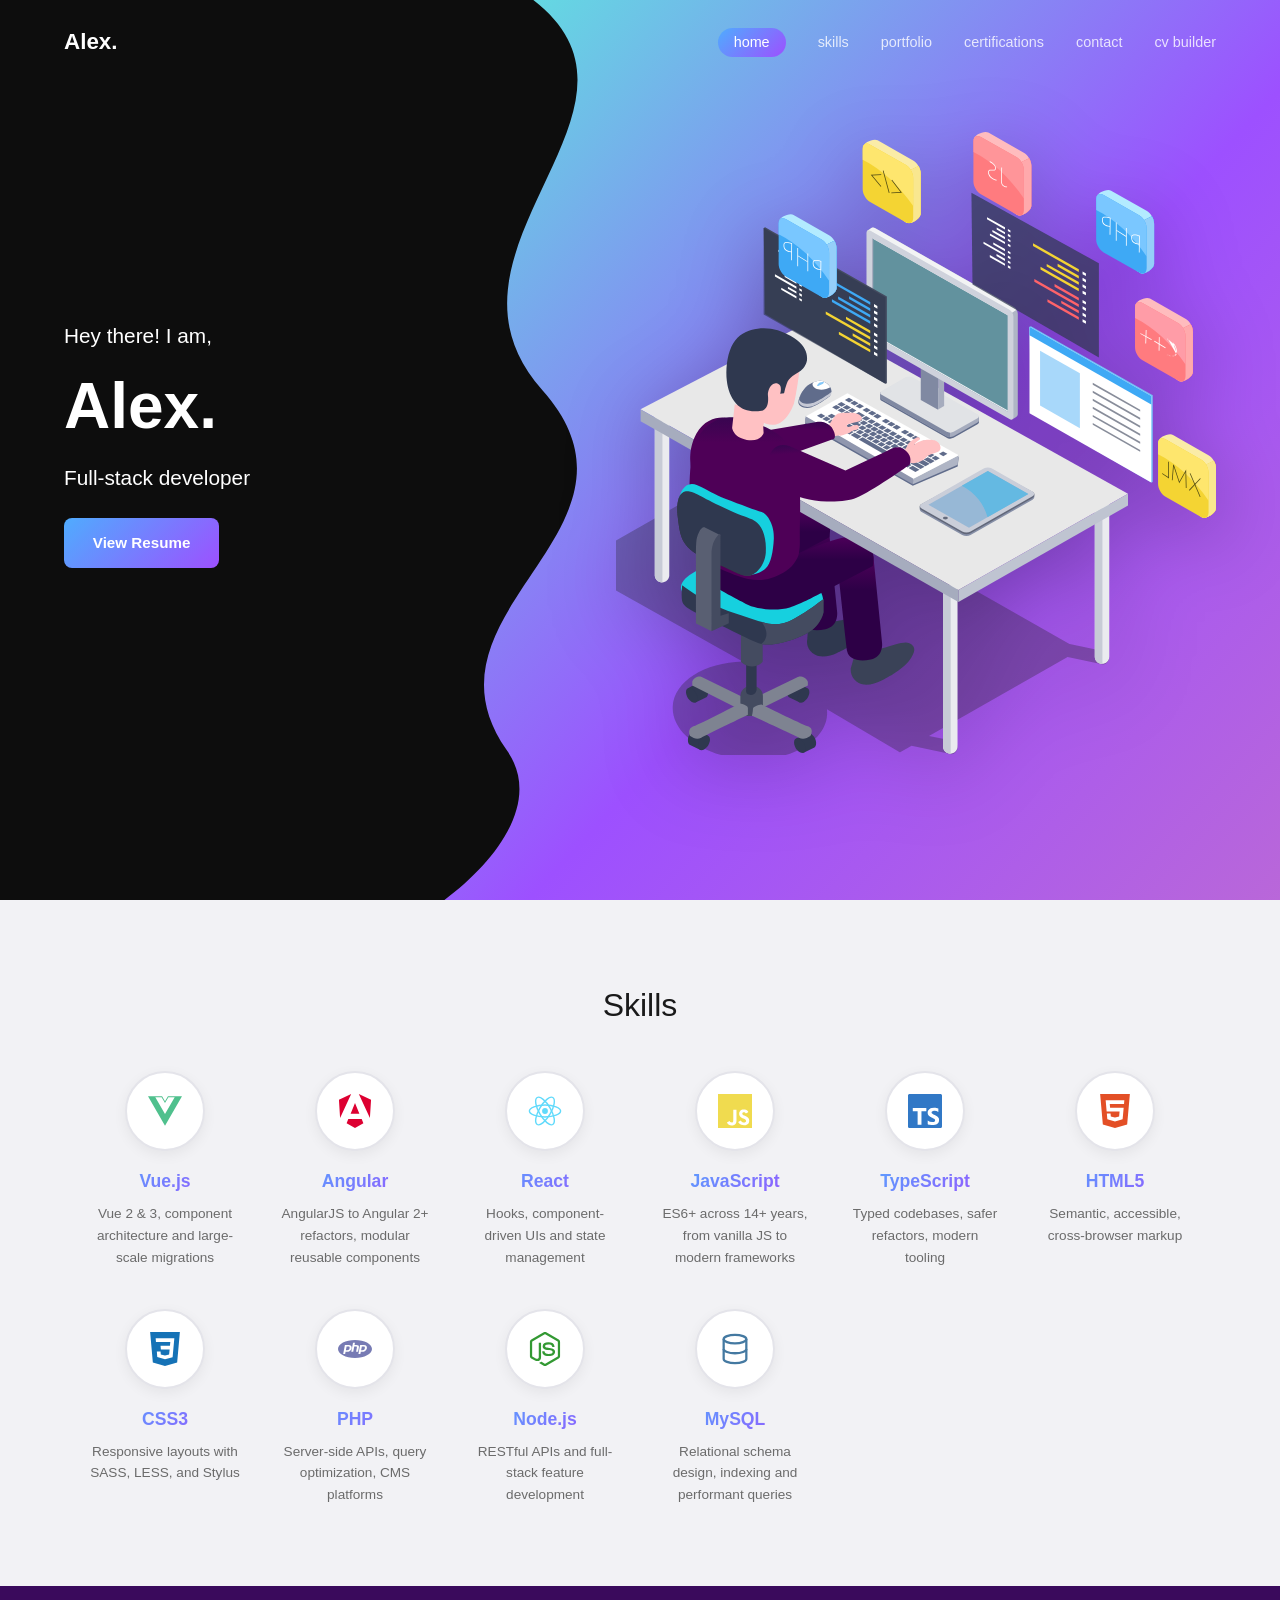
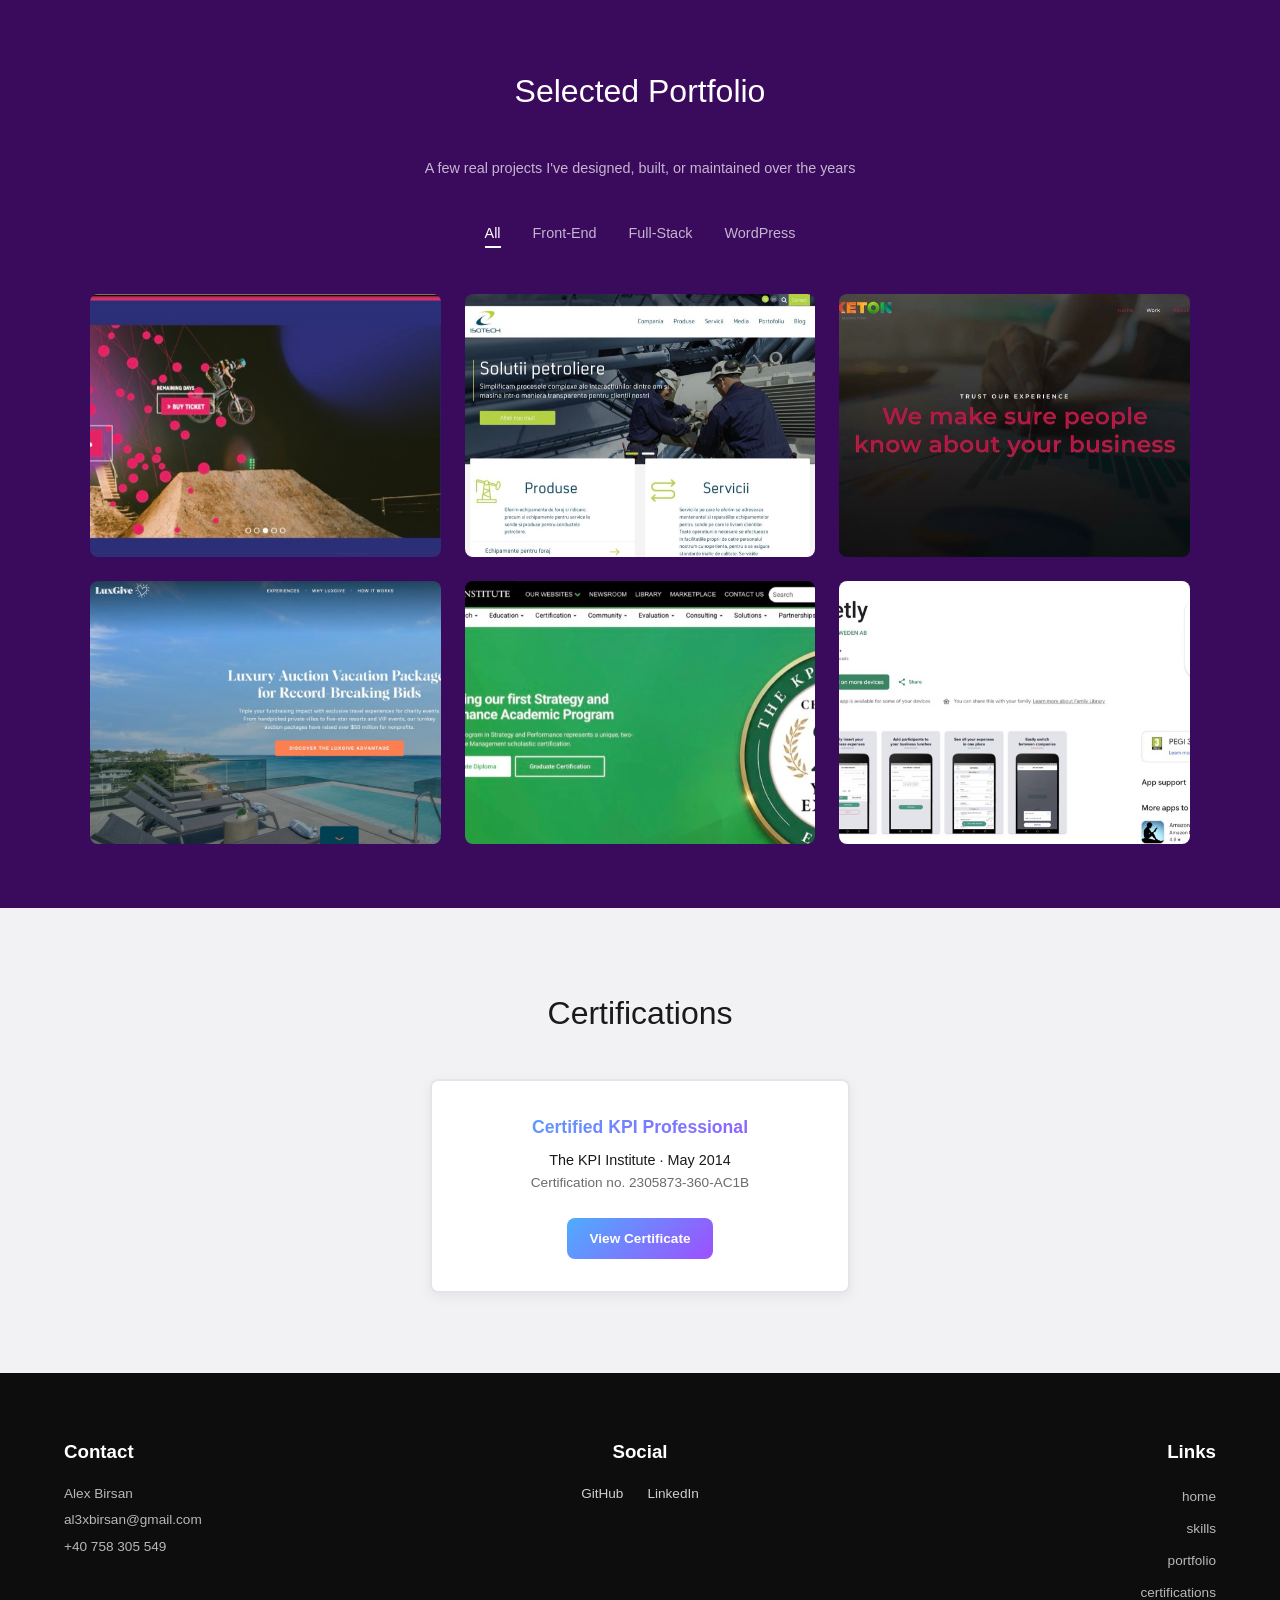
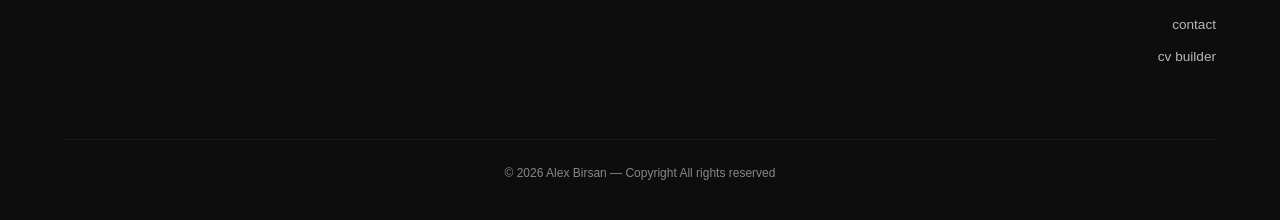
==== commit a49f011e: "update cv and skills" ====
--- a/index.html
+++ b/index.html
@@ -3,7 +3,7 @@
 <head>
   <meta charset="UTF-8">
   <meta name="viewport" content="width=device-width, initial-scale=1.0">
-  <title>Alex &mdash; Front-end Developer</title>
+  <title>Alex &mdash; Full-stack Developer</title>
   <link rel="icon" type="image/svg+xml" href="assets/favicon.svg">
   <link rel="stylesheet" href="css/style.css?v=0626e589">
 </head>
@@ -46,7 +46,7 @@
       <div class="hero__text reveal">
         <p class="hero__greeting">Hey there! I am,</p>
         <h1 class="hero__name">Alex.</h1>
-        <p class="hero__role">Front-end developer</p>
+        <p class="hero__role">Full-stack developer</p>
         <a href="assets/CV_Alex-Birsan.pdf" target="_blank" rel="noopener" class="btn btn--primary">View Resume</a>
       </div>
 
@@ -83,6 +83,21 @@
 
       <div class="skill-card reveal">
         <div class="skill-card__icon">
+          <svg viewBox="0 0 24 24" xmlns="http://www.w3.org/2000/svg" role="img" aria-label="React">
+            <g fill="none" stroke="#61DAFB" stroke-width="1">
+              <ellipse cx="12" cy="12" rx="11" ry="4.2"/>
+              <ellipse cx="12" cy="12" rx="11" ry="4.2" transform="rotate(60 12 12)"/>
+              <ellipse cx="12" cy="12" rx="11" ry="4.2" transform="rotate(120 12 12)"/>
+            </g>
+            <circle cx="12" cy="12" r="2.05" fill="#61DAFB"/>
+          </svg>
+        </div>
+        <h3 class="skill-card__title">React</h3>
+        <p class="skill-card__text">Hooks, component-driven UIs and state management</p>
+      </div>
+
+      <div class="skill-card reveal">
+        <div class="skill-card__icon">
           <svg viewBox="0 0 24 24" xmlns="http://www.w3.org/2000/svg" role="img" aria-label="JavaScript">
             <path fill="#F0DB4F" d="M0 0h24v24H0V0zm22.034 18.276c-.175-1.095-.888-2.015-3.003-2.873-.736-.345-1.554-.585-1.797-1.14-.091-.33-.105-.51-.046-.705.15-.646.915-.84 1.515-.66.39.12.75.42.976.9 1.034-.676 1.034-.676 1.755-1.125-.27-.42-.404-.601-.586-.78-.63-.705-1.469-1.065-2.834-1.034l-.705.089c-.676.165-1.32.525-1.71 1.005-1.14 1.291-.811 3.541.569 4.471 1.365 1.02 3.361 1.244 3.616 2.205.24 1.17-.87 1.545-1.966 1.41-.811-.18-1.26-.586-1.755-1.336l-1.83 1.051c.21.48.45.689.81 1.109 1.74 1.756 6.09 1.666 6.871-1.004.029-.09.24-.705.074-1.65l.046.067zm-8.983-7.245h-2.248c0 1.938-.009 3.864-.009 5.805 0 1.232.063 2.363-.138 2.711-.33.689-1.18.601-1.566.48-.396-.196-.597-.466-.83-.855-.063-.105-.11-.196-.127-.196l-1.825 1.125c.305.63.75 1.172 1.324 1.517.855.51 2.004.675 3.207.405.783-.226 1.458-.691 1.811-1.411.51-.93.402-2.07.397-3.346.012-2.054 0-4.109 0-6.179l.004-.056z"/>
           </svg>
@@ -139,6 +154,20 @@
         </div>
         <h3 class="skill-card__title">Node.js</h3>
         <p class="skill-card__text">RESTful APIs and full-stack feature development</p>
+      </div>
+
+      <div class="skill-card reveal">
+        <div class="skill-card__icon">
+          <svg viewBox="0 0 24 24" xmlns="http://www.w3.org/2000/svg" role="img" aria-label="MySQL">
+            <g fill="none" stroke="#4479A1" stroke-width="1.6">
+              <ellipse cx="12" cy="5" rx="8" ry="3"/>
+              <path d="M4 5v14c0 1.66 3.58 3 8 3s8-1.34 8-3V5"/>
+              <path d="M4 12c0 1.66 3.58 3 8 3s8-1.34 8-3"/>
+            </g>
+          </svg>
+        </div>
+        <h3 class="skill-card__title">MySQL</h3>
+        <p class="skill-card__text">Relational schema design, indexing and performant queries</p>
       </div>
     </div>
   </section>
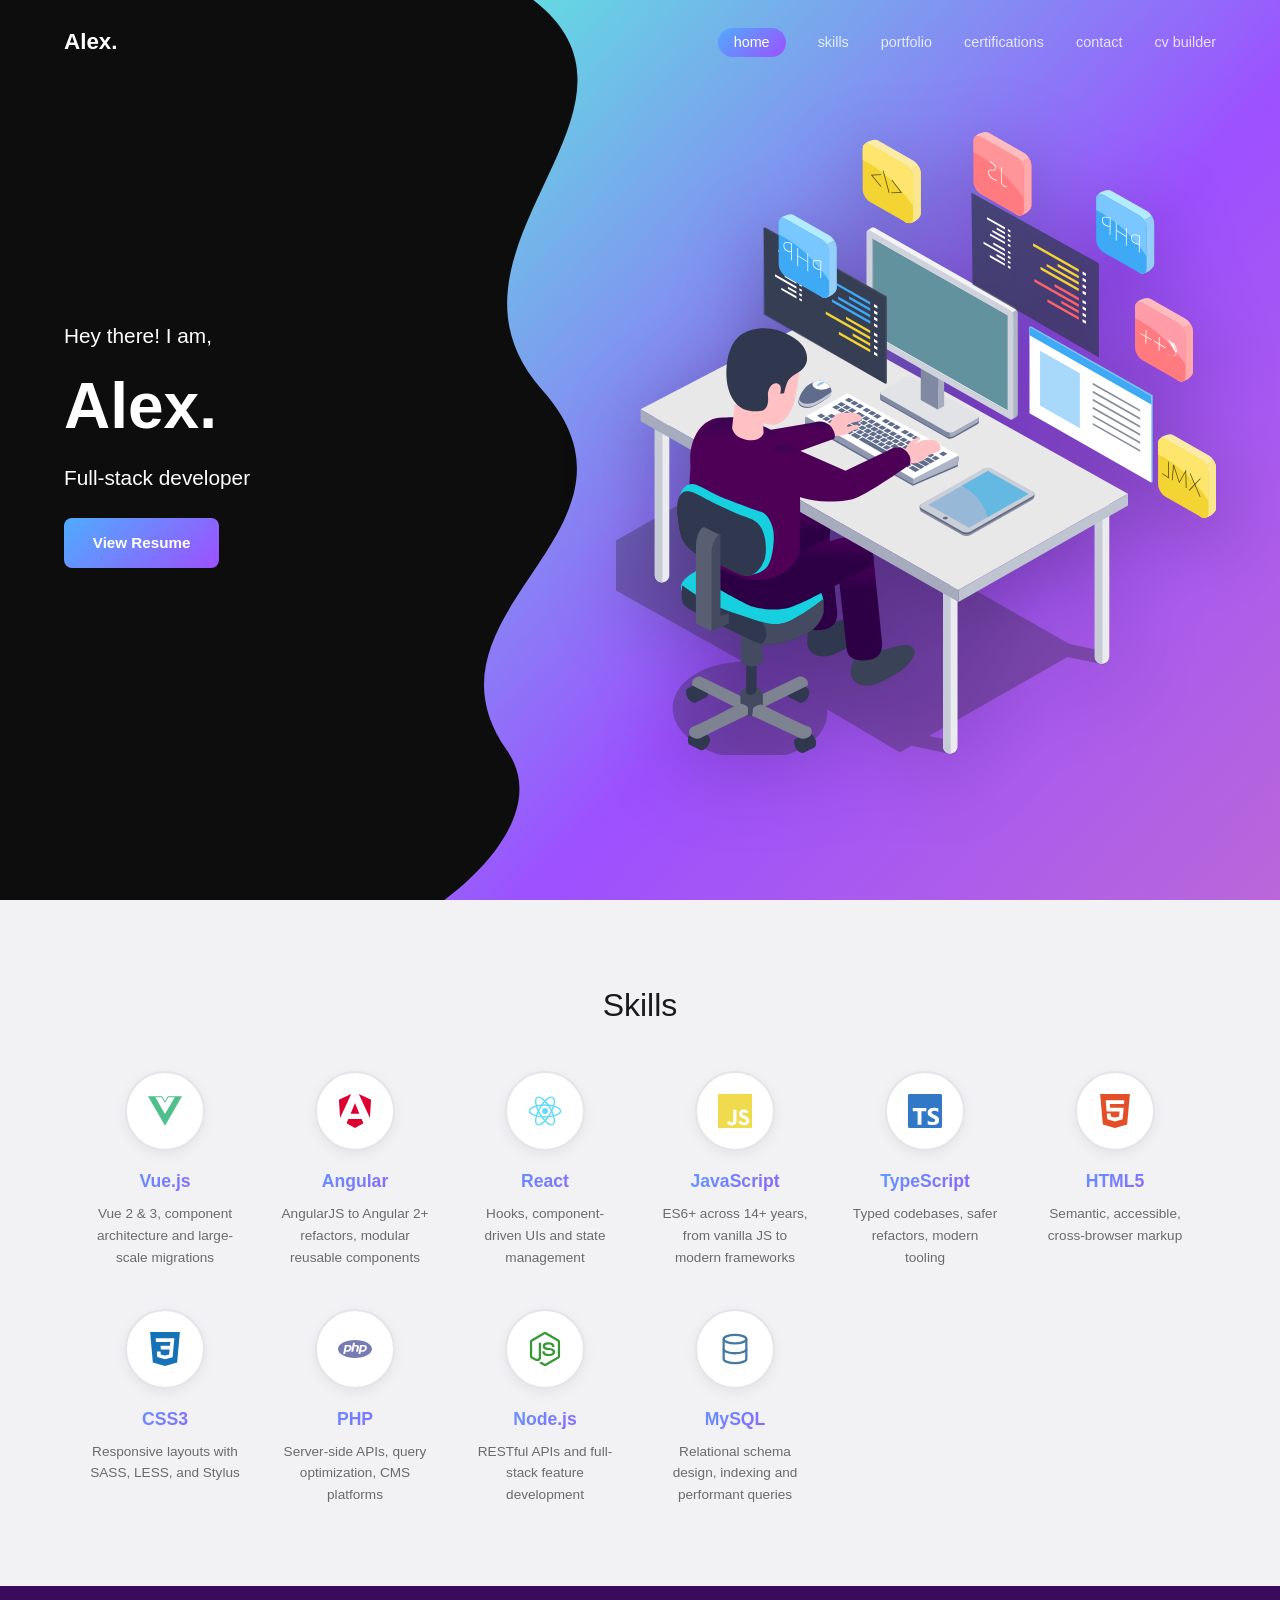
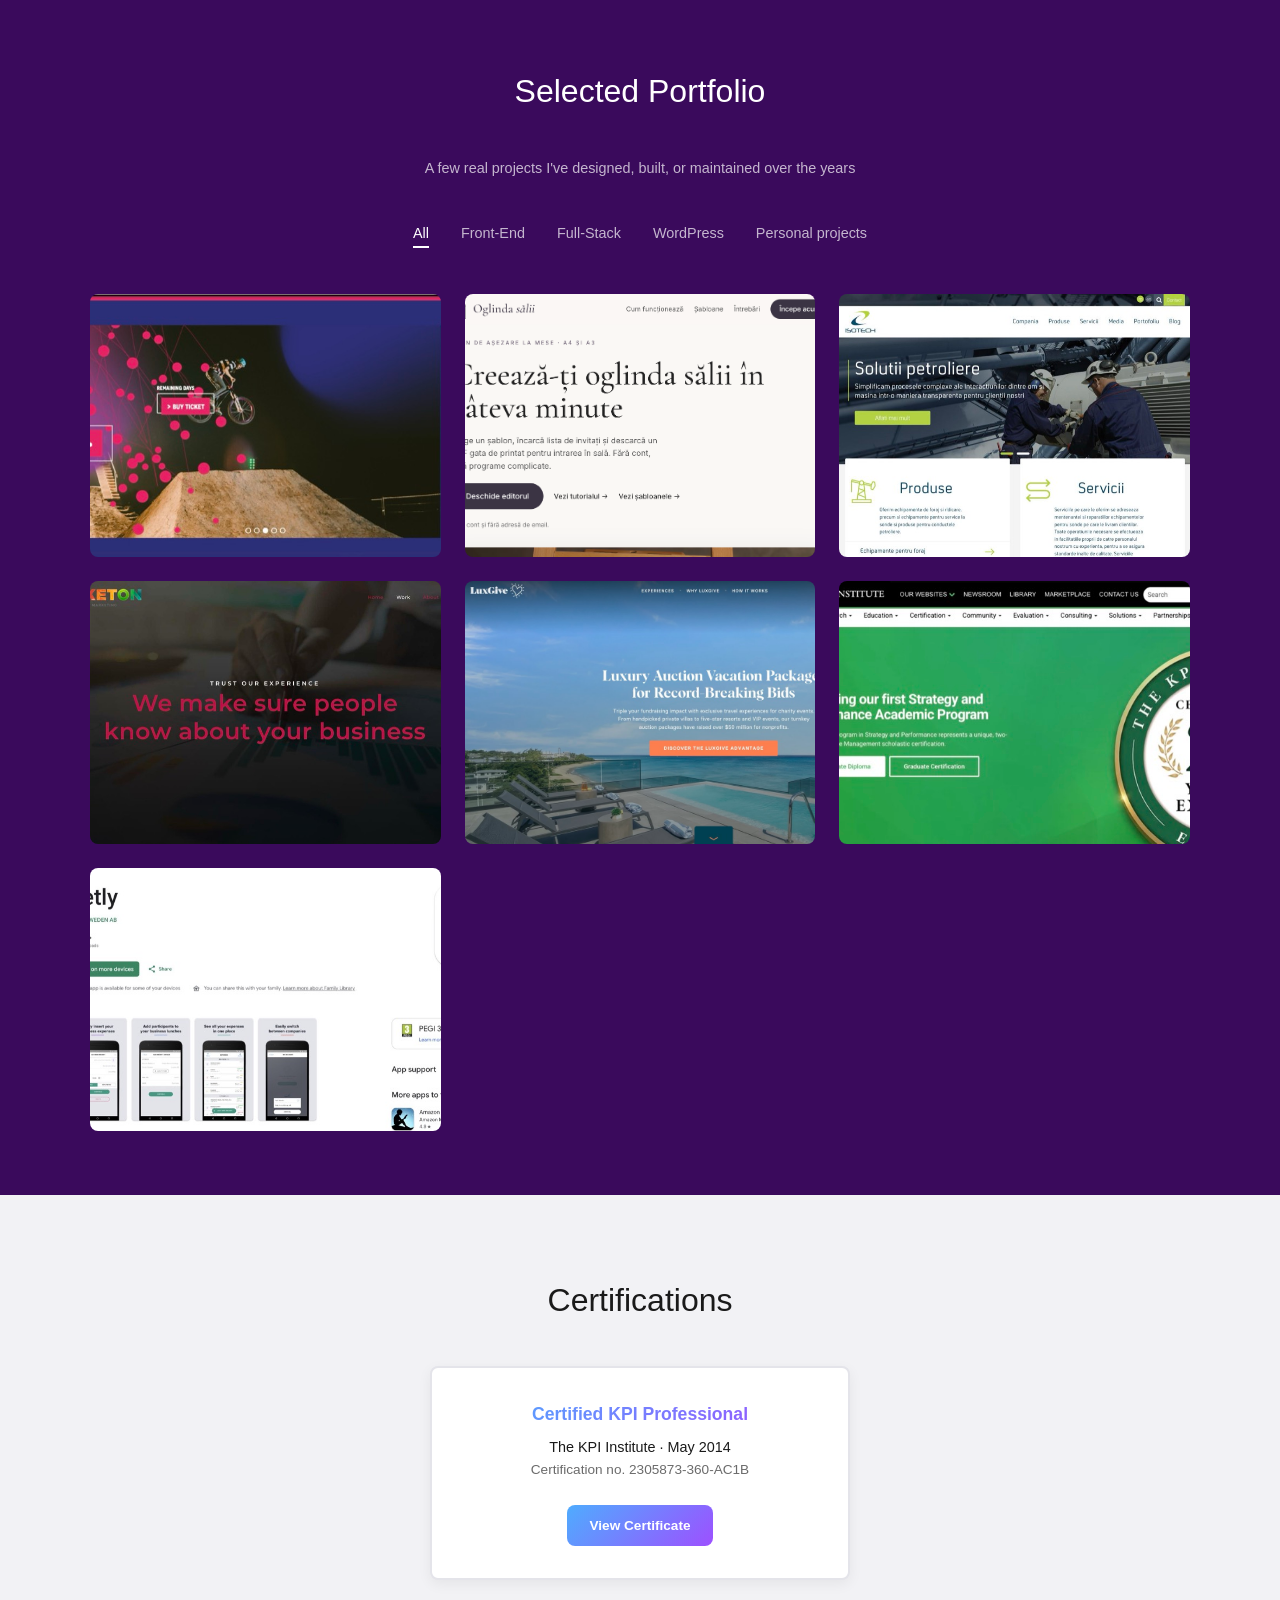
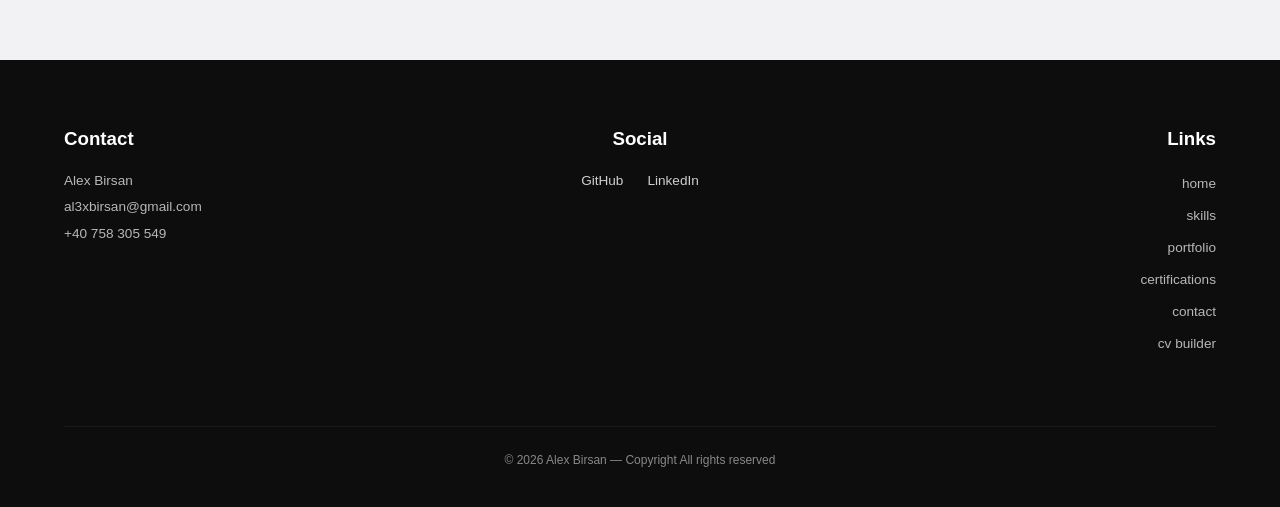
==== commit 582dd8ff: "Add oglinda salii as a personal project" ====
--- a/index.html
+++ b/index.html
@@ -185,15 +185,23 @@
         <li><a href="#" class="filter-link" data-filter="frontend">Front-End</a></li>
         <li><a href="#" class="filter-link" data-filter="fullstack">Full-Stack</a></li>
         <li><a href="#" class="filter-link" data-filter="wordpress">WordPress</a></li>
+        <li><a href="#" class="filter-link" data-filter="personal">Personal projects</a></li>
       </ul>
     </div>
 
     <div class="portfolio__grid">
       <a class="portfolio-item reveal" data-category="wordpress" href="https://web.archive.org/web/20160121215808/http://www.airfield.ro/" target="_blank" rel="noopener">
-        <img src="assets/portfolio/airfield.jpg" alt="Airfield Festival website">
+        <img src="assets/portfolio/airfield.jpg" alt="Oglinda Salii">
         <div class="portfolio-item__overlay">
           <h3 class="portfolio-item__title">Airfield Festival</h3>
           <p class="portfolio-item__role">WordPress site &amp; custom theme &mdash; archived</p>
+        </div>
+      </a>
+      <a class="portfolio-item reveal" data-category="personal fullstack" href="https://oglindasalii.ro" target="_blank" rel="noopener">
+        <img src="assets/portfolio/oglinda.png" alt="Oglinda salii website">
+        <div class="portfolio-item__overlay">
+          <h3 class="portfolio-item__title">Oglinda salii</h3>
+          <p class="portfolio-item__role">Personal project - quick editor seating table chart</p>
         </div>
       </a>
 
